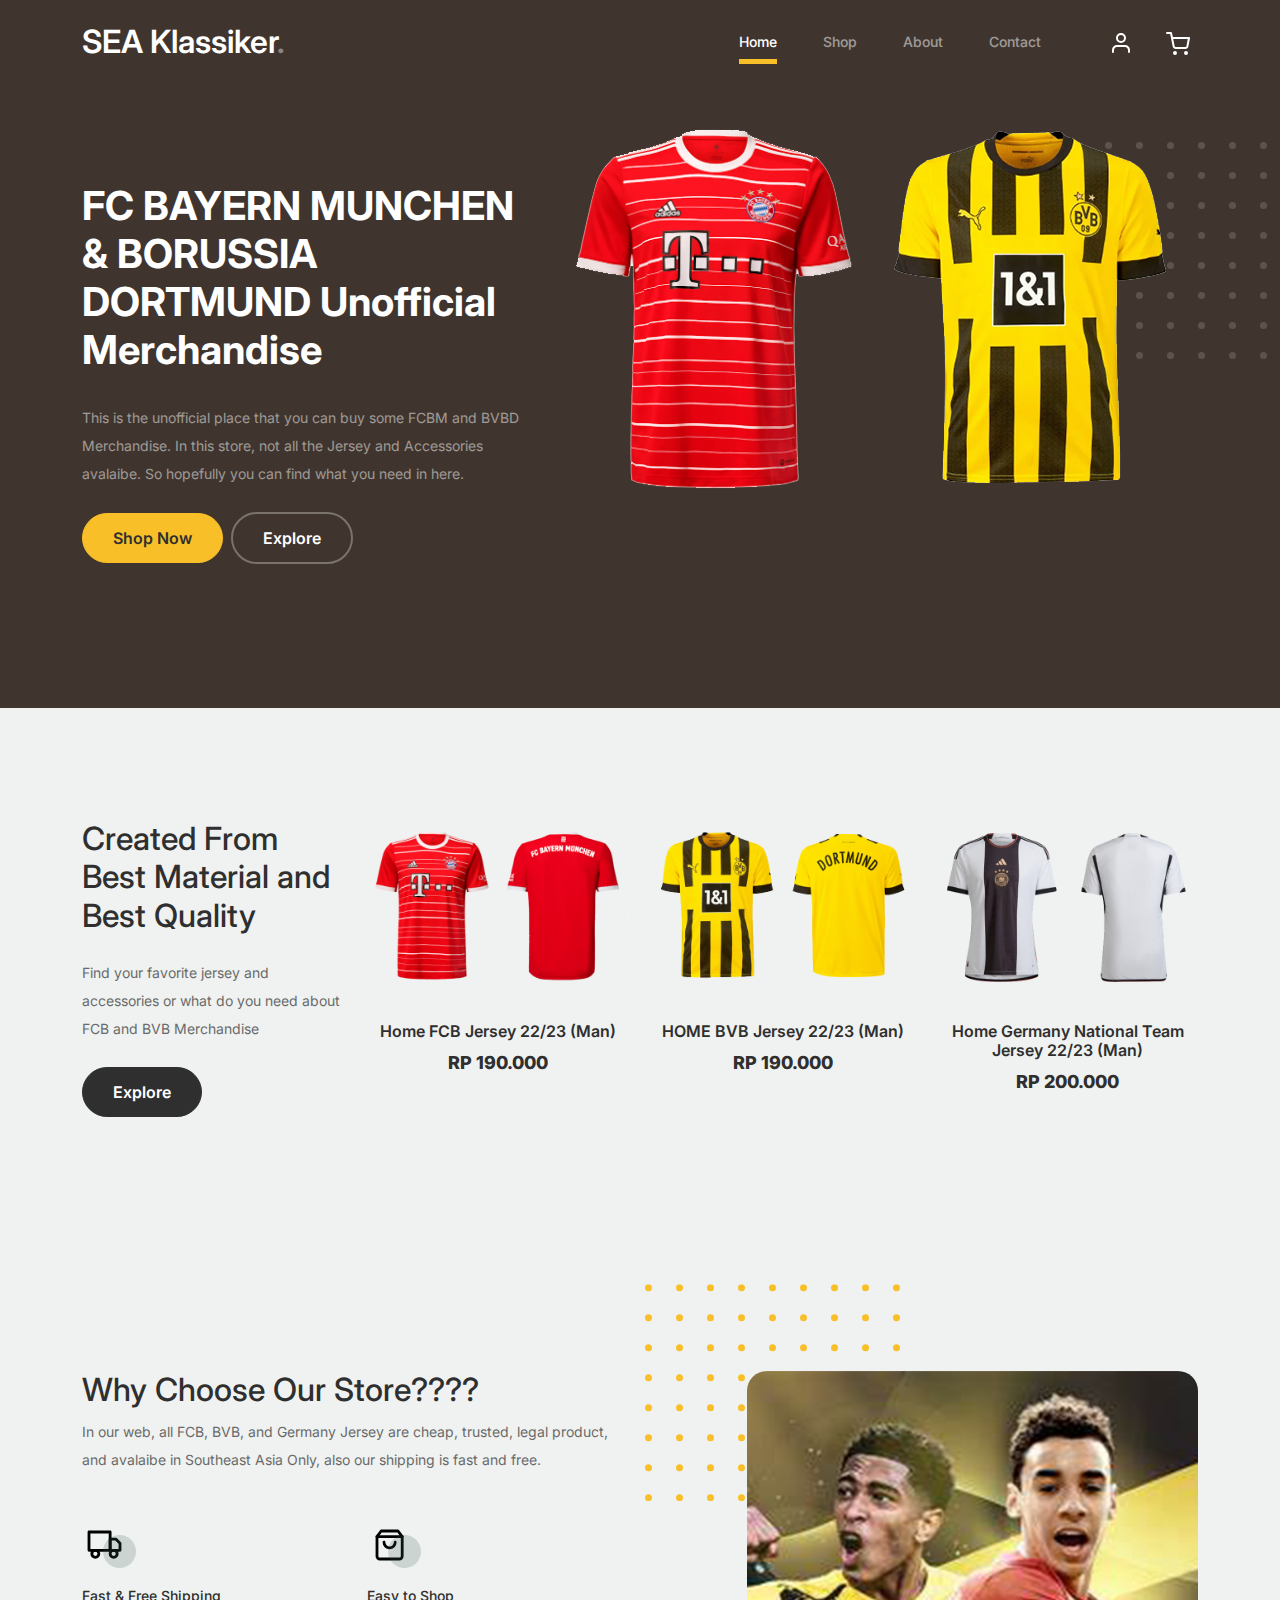
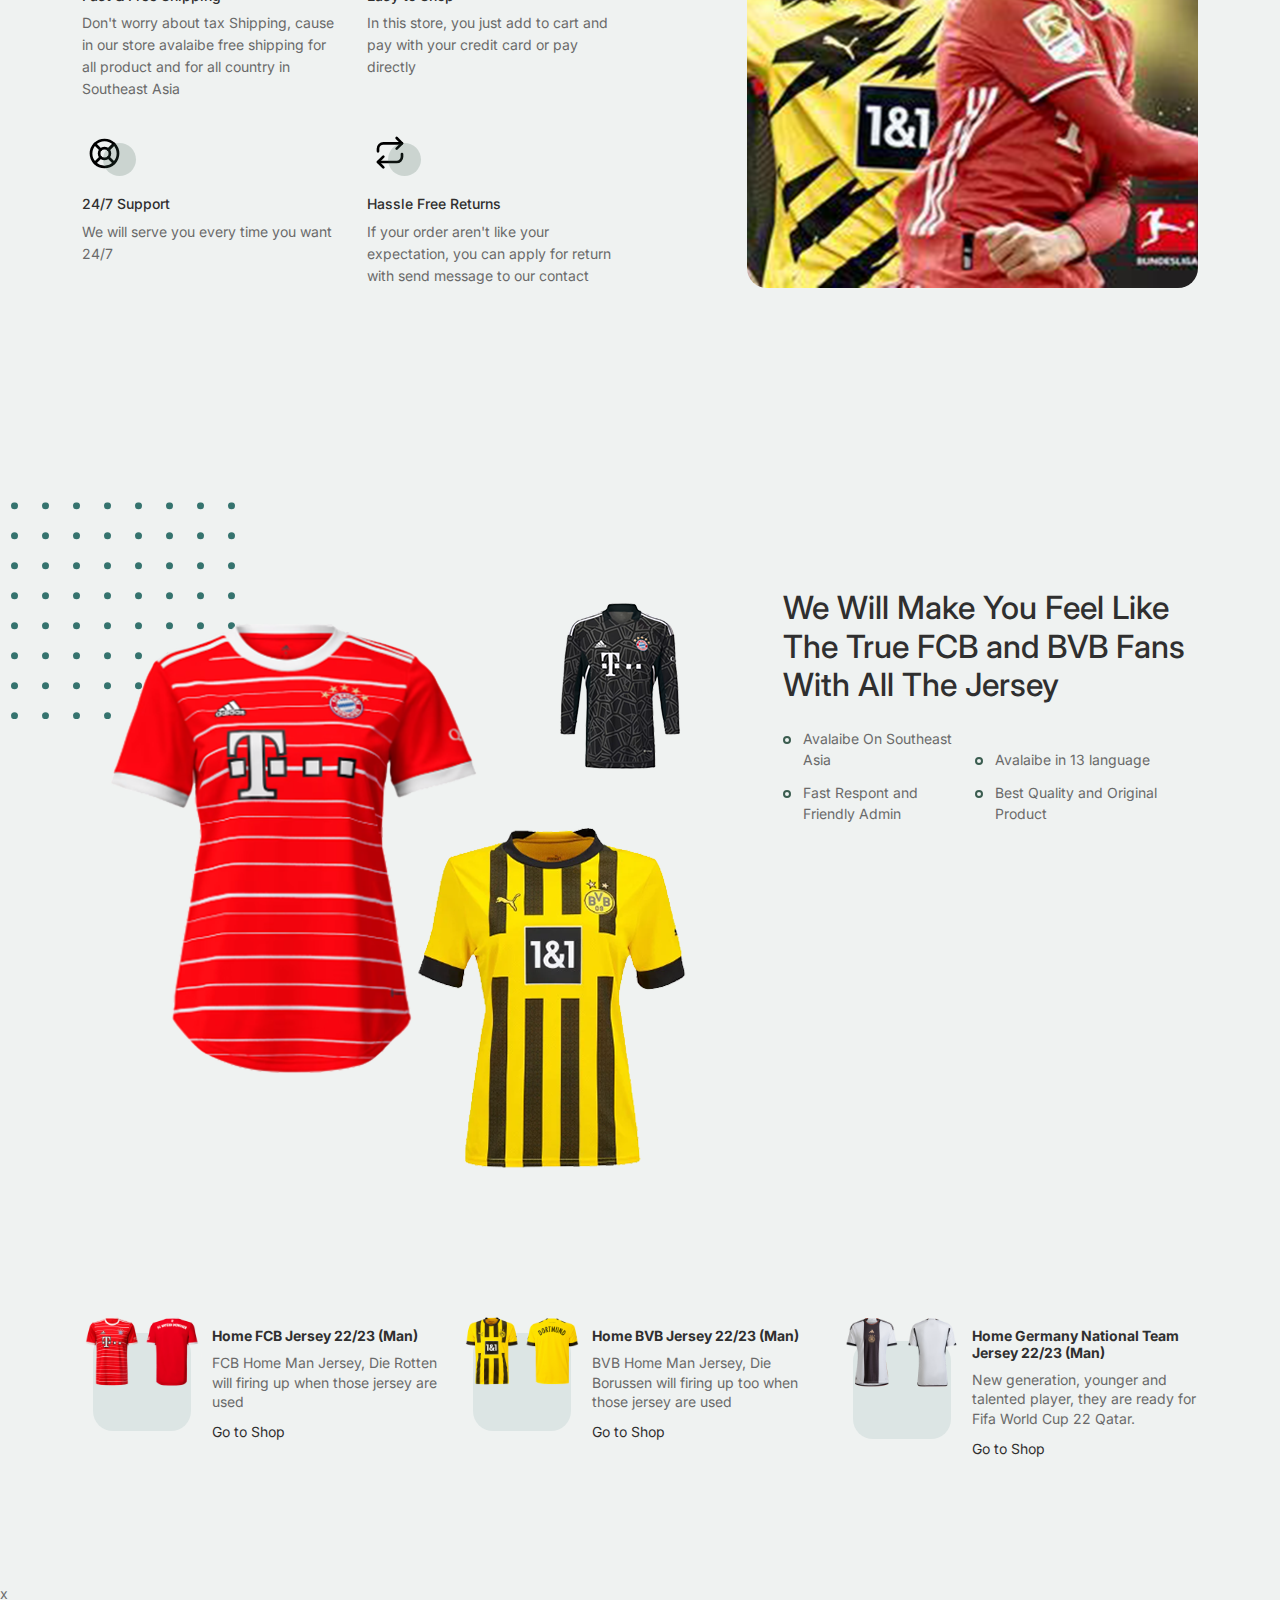
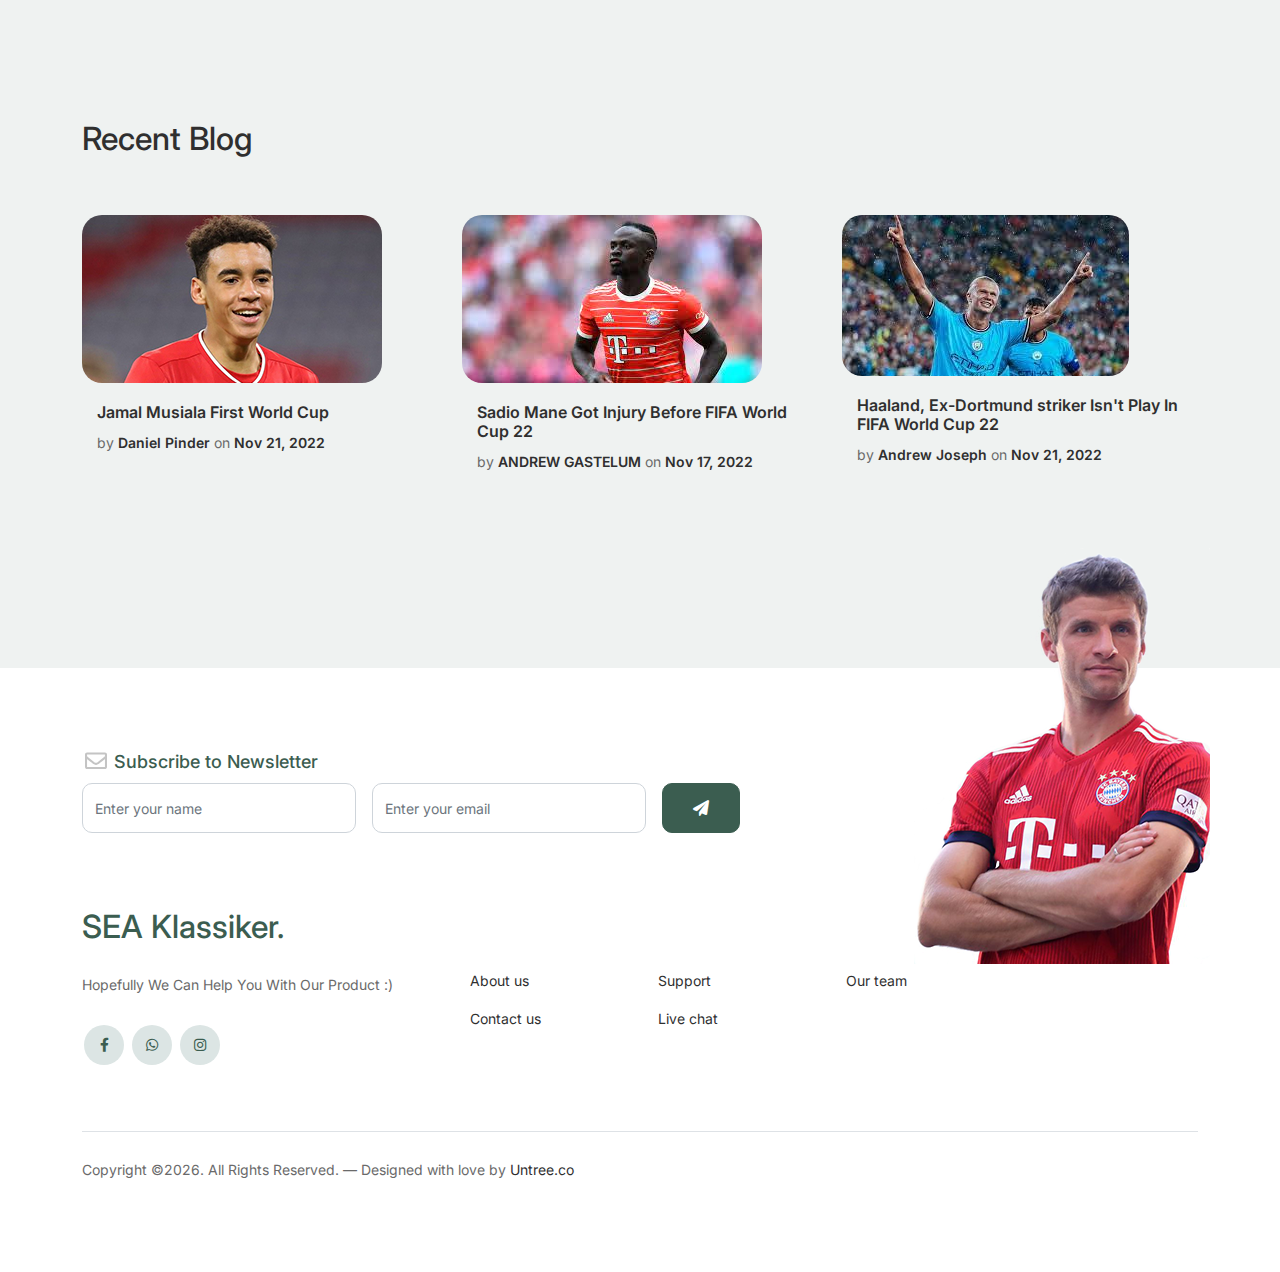
==== index.html @ 84759725 "first commit" ====
<!-- /*
* Bootstrap 5
* Template Name: Furni
* Template Author: Untree.co
* Template URI: https://untree.co/
* License: https://creativecommons.org/licenses/by/3.0/
*/ -->
<!doctype html>
<html lang="en">
<head>
  <meta charset="utf-8">
  <meta name="viewport" content="width=device-width, initial-scale=1, shrink-to-fit=no">
  <meta name="author" content="Untree.co">
  <link rel="shortcut icon" href="images/seaklassiker.png">

  <meta name="description" content="" />
  <meta name="keywords" content="bootstrap, bootstrap4" />

		<!-- Bootstrap CSS -->
		<link href="css/bootstrap.min.css" rel="stylesheet">
		<link href="https://cdnjs.cloudflare.com/ajax/libs/font-awesome/6.0.0-beta3/css/all.min.css" rel="stylesheet">
		<link href="css/tiny-slider.css" rel="stylesheet">
		<link href="css/style.css" rel="stylesheet">
		<title>Furni Free Bootstrap 5 Template for Furniture and Interior Design Websites by Untree.co </title>
	</head>

	<body>

		<!-- Start Header/Navigation -->
		<nav class="custom-navbar navbar navbar navbar-expand-md navbar-dark bg-dark" arial-label="Furni navigation bar">

			<div class="container">
				<a class="navbar-brand" href="index.html">SEA Klassiker<span>.</span></a>

				<button class="navbar-toggler" type="button" data-bs-toggle="collapse" data-bs-target="#navbarsFurni" aria-controls="navbarsFurni" aria-expanded="false" aria-label="Toggle navigation">
					<span class="navbar-toggler-icon"></span>
				</button>

				<div class="collapse navbar-collapse" id="navbarsFurni">
					<ul class="custom-navbar-nav navbar-nav ms-auto mb-2 mb-md-0">
						<li class="nav-item active">
							<a class="nav-link" href="index.html">Home</a>
						</li>
						<li><a class="nav-link" href="shop.html">Shop</a></li>
						<li><a class="nav-link" href="about.html">About</a></li>
						<!-- <li><a class="nav-link" href="services.html">Services</a></li>
						<li><a class="nav-link" href="blog.html">Blog</a></li> -->
						<li><a class="nav-link" href="contact.html">Contact</a></li>
					</ul>

					<ul class="custom-navbar-cta navbar-nav mb-2 mb-md-0 ms-5">
						<li><a class="nav-link" href="contact.html"><img src="images/user.svg"></a></li>
						<li><a class="nav-link" href="cart.html"><img src="images/cart.svg"></a></li>
					</ul>
				</div>
			</div>
				
		</nav>
		<!-- End Header/Navigation -->

		<!-- Start Hero Section -->
			<div class="hero">
				<div class="container">
					<div class="row justify-content-between">
						<div class="col-lg-5">
							<div class="intro-excerpt">
								<h1>FC BAYERN MUNCHEN & BORUSSIA DORTMUND <span clsas="d-block">Unofficial Merchandise</span></h1>
								<p class="mb-4">This is the unofficial place that you can buy some FCBM and BVBD Merchandise. In this store, not all the Jersey and Accessories avalaibe. So hopefully you can find what you need in here.</p>
								<p><a href="shop.html" class="btn btn-secondary me-2">Shop Now</a><a href="about.htmlx" class="btn btn-white-outline">Explore</a></p>
							</div>
						</div>
						<div class="col-lg-7">
							<div class="hero-img-wrap">
								<img src="images/Best Product.png" class="img-fluid">
							</div>
						</div>
					</div>
				</div>
			</div>
		<!-- End Hero Section -->

		<!-- Start Product Section -->
		<div class="product-section">
			<div class="container">
				<div class="row">

					<!-- Start Column 1 -->
					<div class="col-md-12 col-lg-3 mb-5 mb-lg-0">
						<h2 class="mb-4 section-title">Created From Best Material and Best Quality</h2>
						<p class="mb-4">Find your favorite jersey and accessories or what do you need about FCB and BVB Merchandise </p>
						<p><a href="shop.html" class="btn">Explore</a></p>
					</div> 
					<!-- End Column 1 -->

					<!-- Start Column 2 -->
					<div class="col-12 col-md-4 col-lg-3 mb-5 mb-md-0">
						<a class="product-item" href="cart.html">
							<img src="images/home-man.png" class="img-fluid product-thumbnail">
							<h3 class="product-title">Home FCB Jersey 22/23 (Man)</h3>
							<strong class="product-price">RP 190.000</strong>

							<span class="icon-cross">
								<img src="images/cross.svg" class="img-fluid">
							</span>
						</a>
					</div> 
					<!-- End Column 2 -->

					<!-- Start Column 3 -->
					<div class="col-12 col-md-4 col-lg-3 mb-5 mb-md-0">
						<a class="product-item" href="cart.html">
							<img src="images/home-man1.png" class="img-fluid product-thumbnail">
							<h3 class="product-title">HOME BVB Jersey 22/23 (Man) </h3>
							<strong class="product-price">RP 190.000</strong>

							<span class="icon-cross">
								<img src="images/cross.svg" class="img-fluid">
							</span>
						</a>
					</div>
					<!-- End Column 3 -->

					<!-- Start Column 4 -->
					<div class="col-12 col-md-4 col-lg-3 mb-5 mb-md-0">
						<a class="product-item" href="cart.html">
							<img src="images/timnas.png" class="img-fluid product-thumbnail">
							<h3 class="product-title">Home Germany National Team Jersey 22/23 (Man)</h3>
							<strong class="product-price">RP 200.000</strong>

							<span class="icon-cross">
								<img src="images/cross.svg" class="img-fluid">
							</span>
						</a>
					</div>
					<!-- End Column 4 -->

				</div>
			</div>
		</div>
		<!-- End Product Section -->

		<!-- Start Why Choose Us Section -->
		<div class="why-choose-section">
			<div class="container">
				<div class="row justify-content-between">
					<div class="col-lg-6">
						<h2 class="section-title">Why Choose Our Store????</h2>
						<p>In our web, all FCB, BVB, and Germany Jersey are cheap, trusted, legal product, and avalaibe in Southeast Asia Only, also our shipping is fast and free.</p>

						<div class="row my-5">
							<div class="col-6 col-md-6">
								<div class="feature">
									<div class="icon">
										<img src="images/truck.svg" alt="Image" class="imf-fluid">
									</div>
									<h3>Fast &amp; Free Shipping</h3>
									<p>Don't worry about tax Shipping, cause in our store avalaibe free shipping for all product and for all country in Southeast Asia</p>
								</div>
							</div>

							<div class="col-6 col-md-6">
								<div class="feature">
									<div class="icon">
										<img src="images/bag.svg" alt="Image" class="imf-fluid">
									</div>
									<h3>Easy to Shop</h3>
									<p>In this store, you just add to cart and pay with your credit card or pay directly </p>
								</div>
							</div>

							<div class="col-6 col-md-6">
								<div class="feature">
									<div class="icon">
										<img src="images/support.svg" alt="Image" class="imf-fluid">
									</div>
									<h3>24/7 Support</h3>
									<p>We will serve you every time you want 24/7</p>
								</div>
							</div>

							<div class="col-6 col-md-6">
								<div class="feature">
									<div class="icon">
										<img src="images/return.svg" alt="Image" class="imf-fluid">
									</div>
									<h3>Hassle Free Returns</h3>
									<p>If your order aren't like your expectation, you can apply for return with send message to our contact</p>
								</div>
							</div>

						</div>
					</div>

					<div class="col-lg-5">
						<div class="img-wrap">
							<img src="images/jmjd.png" alt="Image" class="img-fluid">
						</div>
					</div>

				</div>
			</div>
		</div>
		<!-- End Why Choose Us Section -->

		<!-- Start We Help Section -->
		<div class="we-help-section">
			<div class="container">
				<div class="row justify-content-between">
					<div class="col-lg-7 mb-5 mb-lg-0">
						<div class="imgs-grid">
							<div class="grid grid-1"><img src="images/home-woman2.png" alt="Untree.co"></div>
							<div class="grid grid-2"><img src="images/gk3.png" alt="Untree.co"></div>
							<div class="grid grid-3"><img src="images/home-woman3.png" alt="Untree.co"></div>
						</div>
					</div>
					<div class="col-lg-5 ps-lg-5">
						<h2 class="section-title mb-4">We Will Make You Feel Like The True FCB and BVB Fans With All The Jersey </h2>
						<p></p>

						<ul class="list-unstyled custom-list my-4">
							<li>Avalaibe On Southeast Asia</li>
							<li>Avalaibe in 13 language</li>
							<li>Fast Respont and Friendly Admin</li>
							<li>Best Quality and Original Product</li>
						</ul>
						<!-- <p><a herf="" class="btn">Explore</a></p> -->
					</div>
				</div>
			</div>
		</div>
		<!-- End We Help Section -->

		<!-- Start Popular Product -->
		<div class="popular-product">
			<div class="container">
				<div class="row">

					<div class="col-12 col-md-6 col-lg-4 mb-4 mb-lg-0">
						<div class="product-item-sm d-flex">
							<div class="thumbnail">
								<img src="images/home-man.png" alt="Image" class="img-fluid">
							</div>
							<div class="pt-3">
								<h3>Home FCB Jersey 22/23 (Man)</h3>
								<p> FCB Home Man Jersey, Die Rotten will firing up when those jersey are used
									<br> </p>
								<p><a href="shop.html">Go to Shop</a></p>
							</div>
						</div>
					</div>

					<div class="col-12 col-md-6 col-lg-4 mb-4 mb-lg-0">
						<div class="product-item-sm d-flex">
							<div class="thumbnail">
								<img src="images/home-man1.png" alt="Image" class="img-fluid">
							</div>
							<div class="pt-3">
								<h3>Home BVB Jersey 22/23 (Man)</h3>
								<p> BVB Home Man Jersey, Die Borussen will firing up too when those jersey are used
									<br>  </p>
								<p><a href="shop.html">Go to Shop</a></p>
							</div>
						</div>
					</div>

					<div class="col-12 col-md-6 col-lg-4 mb-4 mb-lg-0">
						<div class="product-item-sm d-flex">
							<div class="thumbnail">
								<img src="images/timnas.png" alt="Image" class="img-fluid">
							</div>
							<div class="pt-3">
								<h3>Home Germany National Team Jersey 22/23 (Man)</h3>
								<p>New generation, younger and talented player, they are ready for Fifa World Cup 22 Qatar. </p>
								<p><a href="shop.html">Go to Shop</a></p>
							</div>
						</div>
					</div>

				</div>
			</div>
		</div>
		<!-- End Popular Product -->

		x

		<!-- Start Blog Section -->
		<div class="blog-section">
			<div class="container">
				<div class="row mb-5">
					<div class="col-md-6">
						<h2 class="section-title">Recent Blog</h2>
					</div>
					<div class="col-md-6 text-start text-md-end">
						<!-- <a href="#" class="more">View All Posts</a> -->
					</div>
				</div>

				<div class="row">

					<div class="col-12 col-sm-6 col-md-4 mb-4 mb-md-0">
						<div class="post-entry">
							<a href="https://www.getfootballnewsgermany.com/2022/jamal-musiala-discusses-his-first-world-cup-how-far-germany-can-go-and-being-likened-to-lionel-messi/" class="post-thumbnail"><img src="images/JAMAL.png" alt="Image" class="img-fluid"></a>
							<div class="post-content-entry">
								<h3><a href="">Jamal Musiala First World Cup</a></h3>
								<div class="meta">
									<span>by <a href="">Daniel Pinder</a></span> <span>on <a href="#">Nov 21, 2022</a></span>
								</div>
							</div>
						</div>
					</div>

					<div class="col-12 col-sm-6 col-md-4 mb-4 mb-md-0">
						<div class="post-entry">
							<a href="https://www.si.com/soccer/2022/11/17/sadio-mane-injury-ruled-out-world-cup-senegal-qatar" class="post-thumbnail"><img src="images/download (6).jfif" alt="Image" class="img-fluid"></a>
							<div class="post-content-entry">
								<h3><a href="">Sadio Mane Got Injury Before FIFA World Cup 22</a></h3>
								<div class="meta">
									<span>by <a href="">ANDREW GASTELUM</a></span> <span>on <a href="#">Nov 17, 2022</a></span>
								</div>
							</div>
						</div>
					</div>

					<div class="col-12 col-sm-6 col-md-4 mb-4 mb-md-0">
						<div class="post-entry">
							<a href="https://www.usatoday.com/story/sports/soccer/worldcup/2022/11/21/why-erling-haaland-isnt-competing-world-cup/10753567002/" class="post-thumbnail"><img src="images/Haaland.jfif" alt="Image" class="img-fluid"></a>
							<div class="post-content-entry">
								<h3><a href="">Haaland, Ex-Dortmund striker Isn't Play In FIFA World Cup 22</a></h3>
								<div class="meta">
									<span>by <a href="#">Andrew Joseph</a></span> <span>on <a href="#">Nov 21, 2022</a></span>
								</div>
							</div>
						</div>
					</div>

				</div>
			</div>
		</div>
		<!-- End Blog Section -->	

		<!-- Start Footer Section -->
		<footer class="footer-section">
			<div class="container relative">

				<div class="sofa-img">
					<img src="images/muller.png" alt="Image" class="img-fluid">
				</div>

				<div class="row">
					<div class="col-lg-8">
						<div class="subscription-form">
							<h3 class="d-flex align-items-center"><span class="me-1"><img src="images/envelope-outline.svg" alt="Image" class="img-fluid"></span><span>Subscribe to Newsletter</span></h3>

							<form action="#" class="row g-3">
								<div class="col-auto">
									<input type="text" class="form-control" placeholder="Enter your name">
								</div>
								<div class="col-auto">
									<input type="email" class="form-control" placeholder="Enter your email">
								</div>
								<div class="col-auto">
									<button class="btn btn-primary">
										<span class="fa fa-paper-plane"></span>
									</button>
								</div>
							</form>

						</div>
					</div>
				</div>

				<div class="row g-5 mb-5">
					<div class="col-lg-4">
						<div class="mb-4 footer-logo-wrap"><a href="#" class="footer-logo">SEA Klassiker<span>.</span></a></div>
						<p class="mb-4">Hopefully We Can Help You With Our Product :)</p>

						<ul class="list-unstyled custom-social">
							<li><a href="https://www.facebook.com/faiz.azzhorif.21?mibextid=ZbWKwL" target="_blank"><span class="fa fa-brands fa-facebook-f"></span></a></li>
							<li><a href="https://wa.me/081365966077?text=Hei%20Bro"><span class="fa fa-brands fa-whatsapp"></span></a></li>
							<li><a href="https://instagram.com/hidupgkperlumotivasi?igshid=YmMyMTA2M2Y="><span class="fa fa-brands fa-instagram"></span></a></li>
							<!-- <li><a href="#"><span class="fa fa-brands fa-tiktok"></span></a></li> -->
							<!-- <li><a href="#"><span class="fa fa-brands fa-twitter"></span></a></li> -->
						</ul>
					</div>

					<div class="col-lg-8">
						<div class="row links-wrap">
							<div class="col-6 col-sm-6 col-md-3">
								<ul class="list-unstyled">
									<li><a href="about.html">About us</a></li>
									<!-- <li><a href="#">Services</a></li> -->
									<!-- <li><a href="#">Blog</a></li> -->
									<li><a href="contact.html">Contact us</a></li>
								</ul>
							</div>

							<div class="col-6 col-sm-6 col-md-3">
								<ul class="list-unstyled">
									<li><a href="about.html">Support</a></li>
									<!-- <li><a href="about.html">About More</a></li> -->
									<li><a href="https://wa.me/081365966077?text=Hei%20Bro">Live chat</a></li>
								</ul>
							</div>

							<div class="col-6 col-sm-6 col-md-3">
								<ul class="list-unstyled">
									<!-- <li><a href="#">Jobs</a></li> -->
									<li><a href="about.html">Our team</a></li>
									<!-- <li><a href="#">Leadership</a></li> -->
									<!-- <li><a href="#">Privacy Policy</a></li> -->
								</ul>
							</div>

							<div class="col-6 col-sm-6 col-md-3">
								<ul class="list-unstyled">
									<!-- <li><a href="#">Nordic Chair</a></li> -->
									<!-- <li><a href="#">Kruzo Aero</a></li> -->
									<!-- <li><a href="#">Ergonomic Chair</a></li> -->
								</ul>
							</div>
						</div>
					</div>

				</div>

				<div class="border-top copyright">
					<div class="row pt-4">
						<div class="col-lg-6">
							<p class="mb-2 text-center text-lg-start">Copyright &copy;<script>document.write(new Date().getFullYear());</script>. All Rights Reserved. &mdash; Designed with love by <a href="https://untree.co">Untree.co</a> <!-- License information: https://untree.co/license/ -->
            </p>
						</div>

						<div class="col-lg-6 text-center text-lg-end">
							<ul class="list-unstyled d-inline-flex ms-auto">
								<!-- <li class="me-4"><a href="#">Terms &amp; Conditions</a></li> -->
								<!-- <li><a href="#">Privacy Policy</a></li> -->
							</ul>
						</div>

					</div>
				</div>

			</div>
		</footer>
		<!-- End Footer Section -->	


		<script src="js/bootstrap.bundle.min.js"></script>
		<script src="js/tiny-slider.js"></script>
		<script src="js/custom.js"></script>
	</body>

</html>
---- css/tiny-slider.css ----
.tns-outer{padding:0 !important}.tns-outer [hidden]{display:none !important}.tns-outer [aria-controls],.tns-outer [data-action]{cursor:pointer}.tns-slider{-webkit-transition:all 0s;-moz-transition:all 0s;transition:all 0s}.tns-slider>.tns-item{-webkit-box-sizing:border-box;-moz-box-sizing:border-box;box-sizing:border-box}.tns-horizontal.tns-subpixel{white-space:nowrap}.tns-horizontal.tns-subpixel>.tns-item{display:inline-block;vertical-align:top;white-space:normal}.tns-horizontal.tns-no-subpixel:after{content:'';display:table;clear:both}.tns-horizontal.tns-no-subpixel>.tns-item{float:left}.tns-horizontal.tns-carousel.tns-no-subpixel>.tns-item{margin-right:-100%}.tns-no-calc{position:relative;left:0}.tns-gallery{position:relative;left:0;min-height:1px}.tns-gallery>.tns-item{position:absolute;left:-100%;-webkit-transition:transform 0s, opacity 0s;-moz-transition:transform 0s, opacity 0s;transition:transform 0s, opacity 0s}.tns-gallery>.tns-slide-active{position:relative;left:auto !important}.tns-gallery>.tns-moving{-webkit-transition:all 0.25s;-moz-transition:all 0.25s;transition:all 0.25s}.tns-autowidth{display:inline-block}.tns-lazy-img{-webkit-transition:opacity 0.6s;-moz-transition:opacity 0.6s;transition:opacity 0.6s;opacity:0.6}.tns-lazy-img.tns-complete{opacity:1}.tns-ah{-webkit-transition:height 0s;-moz-transition:height 0s;transition:height 0s}.tns-ovh{overflow:hidden}.tns-visually-hidden{position:absolute;left:-10000em}.tns-transparent{opacity:0;visibility:hidden}.tns-fadeIn{opacity:1;filter:alpha(opacity=100);z-index:0}.tns-normal,.tns-fadeOut{opacity:0;filter:alpha(opacity=0);z-index:-1}.tns-vpfix{white-space:nowrap}.tns-vpfix>div,.tns-vpfix>li{display:inline-block}.tns-t-subp2{margin:0 auto;width:310px;position:relative;height:10px;overflow:hidden}.tns-t-ct{width:2333.3333333%;width:-webkit-calc(100% * 70 / 3);width:-moz-calc(100% * 70 / 3);width:calc(100% * 70 / 3);position:absolute;right:0}.tns-t-ct:after{content:'';display:table;clear:both}.tns-t-ct>div{width:1.4285714%;width:-webkit-calc(100% / 70);width:-moz-calc(100% / 70);width:calc(100% / 70);height:10px;float:left}

/*# sourceMappingURL=sourcemaps/tiny-slider.css.map */
---- css/style.css ----
/*
* Template Name: UntreeStore
* Template Author: Untree.co
* Author URI: https://untree.co/
* License: https://creativecommons.org/licenses/by/3.0/
*/
@import url("https://fonts.googleapis.com/css2?family=Inter:wght@400;500;600;700;800&display=swap");
body {
  overflow-x: hidden;
  position: relative; }

body {
  font-family: "Inter", sans-serif;
  font-weight: 400;
  line-height: 28px;
  color: #6a6a6a;
  font-size: 14px;
  background-color: #eff2f1; }

a {
  text-decoration: none;
  -webkit-transition: .3s all ease;
  -o-transition: .3s all ease;
  transition: .3s all ease;
  color: #2f2f2f;
  text-decoration: underline; }
  a:hover {
    color: #2f2f2f;
    text-decoration: none; }
  a.more {
    font-weight: 600; }

.custom-navbar {
  background: #3f352e !important;
  padding-top: 20px;
  padding-bottom: 20px; }
  .custom-navbar .navbar-brand {
    font-size: 32px;
    font-weight: 600; }
    .custom-navbar .navbar-brand > span {
      opacity: .4; }
  .custom-navbar .navbar-toggler {
    border-color: transparent; }
    .custom-navbar .navbar-toggler:active, .custom-navbar .navbar-toggler:focus {
      -webkit-box-shadow: none;
      box-shadow: none;
      outline: none; }
  @media (min-width: 992px) {
    .custom-navbar .custom-navbar-nav li {
      margin-left: 15px;
      margin-right: 15px; } }
  .custom-navbar .custom-navbar-nav li a {
    font-weight: 500;
    color: #ffffff !important;
    opacity: .5;
    -webkit-transition: .3s all ease;
    -o-transition: .3s all ease;
    transition: .3s all ease;
    position: relative; }
    @media (min-width: 768px) {
      .custom-navbar .custom-navbar-nav li a:before {
        content: "";
        position: absolute;
        bottom: 0;
        left: 8px;
        right: 8px;
        background: #f9bf29;
        height: 5px;
        opacity: 1;
        visibility: visible;
        width: 0;
        -webkit-transition: .15s all ease-out;
        -o-transition: .15s all ease-out;
        transition: .15s all ease-out; } }
    .custom-navbar .custom-navbar-nav li a:hover {
      opacity: 1; }
      .custom-navbar .custom-navbar-nav li a:hover:before {
        width: calc(100% - 16px); }
  .custom-navbar .custom-navbar-nav li.active a {
    opacity: 1; }
    .custom-navbar .custom-navbar-nav li.active a:before {
      width: calc(100% - 16px); }
  .custom-navbar .custom-navbar-cta {
    margin-left: 0 !important;
    -webkit-box-orient: horizontal;
    -webkit-box-direction: normal;
    -ms-flex-direction: row;
    flex-direction: row; }
    @media (min-width: 768px) {
      .custom-navbar .custom-navbar-cta {
        margin-left: 40px !important; } }
    .custom-navbar .custom-navbar-cta li {
      margin-left: 0px;
      margin-right: 0px; }
      .custom-navbar .custom-navbar-cta li:first-child {
        margin-right: 20px; }

.hero {
  background: #3f352e;
  padding: calc(4rem - 30px) 0 0rem 0; }
  @media (min-width: 768px) {
    .hero {
      padding: calc(4rem - 30px) 0 4rem 0; } }
  @media (min-width: 992px) {
    .hero {
      padding: calc(8rem - 30px) 0 8rem 0; } }
  .hero .intro-excerpt {
    position: relative;
    z-index: 4; }
    @media (min-width: 992px) {
      .hero .intro-excerpt {
        max-width: 450px; } }
  .hero h1 {
    font-weight: 700;
    color: #ffffff;
    margin-bottom: 30px; }
    @media (min-width: 1400px) {
      .hero h1 {
        font-size: 54px; } }
  .hero p {
    color: rgba(255, 255, 255, 0.5);
    margin-botom: 30px; }
  .hero .hero-img-wrap {
    position: relative; }
    .hero .hero-img-wrap img {
      position: relative;
      top: 0px;
      right: 0px;
      z-index: 2;
      max-width: 780px;
      left: -20px; }
      @media (min-width: 768px) {
        .hero .hero-img-wrap img {
          right: 0px;
          left: -100px; } }
      @media (min-width: 992px) {
        .hero .hero-img-wrap img {
          left: 0px;
          top: -80px;
          position: absolute;
          right: -50px; } }
      @media (min-width: 1200px) {
        .hero .hero-img-wrap img {
          left: 0px;
          top: -80px;
          right: -100px; } }
    .hero .hero-img-wrap:after {
      content: "";
      position: absolute;
      width: 255px;
      height: 217px;
      background-image: url("../images/dots-light.svg");
      background-size: contain;
      background-repeat: no-repeat;
      right: -100px;
      top: -0px; }
      @media (min-width: 1200px) {
        .hero .hero-img-wrap:after {
          top: -40px; } }

.btn {
  font-weight: 600;
  padding: 12px 30px;
  border-radius: 30px;
  color: #ffffff;
  background: #2f2f2f;
  border-color: #2f2f2f; }
  .btn:hover {
    color: #ffffff;
    background: #222222;
    border-color: #222222; }
  .btn:active, .btn:focus {
    outline: none !important;
    -webkit-box-shadow: none;
    box-shadow: none; }
  .btn.btn-primary {
    background: #3b5d50;
    border-color: #3b5d50; }
    .btn.btn-primary:hover {
      background: #314d43;
      border-color: #314d43; }
  .btn.btn-secondary {
    color: #2f2f2f;
    background: #f9bf29;
    border-color: #f9bf29; }
    .btn.btn-secondary:hover {
      background: #f8b810;
      border-color: #f8b810; }
  .btn.btn-white-outline {
    background: transparent;
    border-width: 2px;
    border-color: rgba(255, 255, 255, 0.3); }
    .btn.btn-white-outline:hover {
      border-color: white;
      color: #ffffff; }

.section-title {
  color: #2f2f2f; }

.product-section {
  padding: 7rem 0; }
  .product-section .product-item {
    text-align: center;
    text-decoration: none;
    display: block;
    position: relative;
    padding-bottom: 50px;
    cursor: pointer; }
    .product-section .product-item .product-thumbnail {
      min-width: 200px;
      
      margin-bottom: 30px;
      position: relative;
      top: 0;
      -webkit-transition: .3s all ease;
      -o-transition: .3s all ease;
      transition: .3s all ease; }
    .product-section .product-item h3 {
      font-weight: 600;
      font-size: 16px; }
    .product-section .product-item strong {
      font-weight: 800 !important;
      font-size: 18px !important; }
    .product-section .product-item h3, .product-section .product-item strong {
      color: #2f2f2f;
      text-decoration: none; }
    .product-section .product-item .icon-cross {
      position: absolute;
      width: 35px;
      height: 35px;
      display: inline-block;
      background: #2f2f2f;
      bottom: 15px;
      left: 50%;
      -webkit-transform: translateX(-50%);
      -ms-transform: translateX(-50%);
      transform: translateX(-50%);
      margin-bottom: -17.5px;
      border-radius: 50%;
      opacity: 0;
      visibility: hidden;
      -webkit-transition: .3s all ease;
      -o-transition: .3s all ease;
      transition: .3s all ease; }
      .product-section .product-item .icon-cross img {
        position: absolute;
        left: 50%;
        top: 50%;
        -webkit-transform: translate(-50%, -50%);
        -ms-transform: translate(-50%, -50%);
        transform: translate(-50%, -50%); }
    .product-section .product-item:before {
      bottom: 0;
      left: 0;
      right: 0;
      position: absolute;
      content: "";
      background: #dce5e4;
      height: 0%;
      z-index: -1;
      border-radius: 10px;
      -webkit-transition: .3s all ease;
      -o-transition: .3s all ease;
      transition: .3s all ease; }
    .product-section .product-item:hover .product-thumbnail {
      top: -25px; }
    .product-section .product-item:hover .icon-cross {
      bottom: 0;
      opacity: 1;
      visibility: visible; }
    .product-section .product-item:hover:before {
      height: 70%; }

.why-choose-section {
  padding: 7rem 0; }
  .why-choose-section .img-wrap {
    position: relative; }
    .why-choose-section .img-wrap:before {
      position: absolute;
      content: "";
      width: 255px;
      height: 217px;
      background-image: url("../images/dots-yellow.svg");
      background-repeat: no-repeat;
      background-size: contain;
      -webkit-transform: translate(-40%, -40%);
      -ms-transform: translate(-40%, -40%);
      transform: translate(-40%, -40%);
      z-index: -1; }
    .why-choose-section .img-wrap img {
      border-radius: 20px; }

.feature {
  margin-bottom: 30px; }
  .feature .icon {
    display: inline-block;
    position: relative;
    margin-bottom: 20px; }
    .feature .icon:before {
      content: "";
      width: 33px;
      height: 33px;
      position: absolute;
      background: rgba(59, 93, 80, 0.2);
      border-radius: 50%;
      right: -8px;
      bottom: 0; }
  .feature h3 {
    font-size: 14px;
    color: #2f2f2f; }
  .feature p {
    font-size: 14px;
    line-height: 22px;
    color: #6a6a6a; }

.we-help-section {
  padding: 7rem 0; }
  .we-help-section .imgs-grid {
    display: -ms-grid;
    display: grid;
    -ms-grid-columns: (1fr)[27];
    grid-template-columns: repeat(27, 1fr);
    position: relative; }
    .we-help-section .imgs-grid:before {
      position: absolute;
      content: "";
      width: 255px;
      height: 217px;
      background-image: url("../images/dots-green.svg");
      background-size: contain;
      background-repeat: no-repeat;
      -webkit-transform: translate(-40%, -40%);
      -ms-transform: translate(-40%, -40%);
      transform: translate(-40%, -40%);
      z-index: -1; }
    .we-help-section .imgs-grid .grid {
      position: relative; }
      .we-help-section .imgs-grid .grid img {
        border-radius: 20px;
        max-width: 100%; }
      .we-help-section .imgs-grid .grid.grid-1 {
        -ms-grid-column: 1;
        -ms-grid-column-span: 18;
        grid-column: 1 / span 18;
        -ms-grid-row: 1;
        -ms-grid-row-span: 27;
        grid-row: 1 / span 27; }
      .we-help-section .imgs-grid .grid.grid-2 {
        -ms-grid-column: 19;
        -ms-grid-column-span: 27;
        grid-column: 19 / span 27;
        -ms-grid-row: 1;
        -ms-grid-row-span: 5;
        grid-row: 1 / span 5;
        padding-left: 20px; }
      .we-help-section .imgs-grid .grid.grid-3 {
        -ms-grid-column: 14;
        -ms-grid-column-span: 16;
        grid-column: 14 / span 16;
        -ms-grid-row: 6;
        -ms-grid-row-span: 27;
        grid-row: 6 / span 27;
        padding-top: 20px; }

.custom-list {
  width: 100%; }
  .custom-list li {
    display: inline-block;
    width: calc(50% - 20px);
    margin-bottom: 12px;
    line-height: 1.5;
    position: relative;
    padding-left: 20px; }
    .custom-list li:before {
      content: "";
      width: 8px;
      height: 8px;
      border-radius: 50%;
      border: 2px solid #3b5d50;
      position: absolute;
      left: 0;
      top: 8px; }

.popular-product {
  padding: 0 0 7rem 0; }
  .popular-product .product-item-sm h3 {
    font-size: 14px;
    font-weight: 700;
    color: #2f2f2f; }
  .popular-product .product-item-sm a {
    text-decoration: none;
    color: #2f2f2f;
    -webkit-transition: .3s all ease;
    -o-transition: .3s all ease;
    transition: .3s all ease; }
    .popular-product .product-item-sm a:hover {
      color: rgba(47, 47, 47, 0.5); }
  .popular-product .product-item-sm p {
    line-height: 1.4;
    margin-bottom: 10px;
    font-size: 14px; }
  .popular-product .product-item-sm .thumbnail {
    margin-right: 10px;
    -webkit-box-flex: 0;
    -ms-flex: 0 0 120px;
    flex: 0 0 120px;
    position: relative; }
    .popular-product .product-item-sm .thumbnail:before {
      content: "";
      position: absolute;
      border-radius: 20px;
      background: #dce5e4;
      width: 98px;
      height: 98px;
      top: 50%;
      left: 50%;
      -webkit-transform: translate(-50%, -50%);
      -ms-transform: translate(-50%, -50%);
      transform: translate(-50%, -50%);
      z-index: -1; }

.testimonial-section {
  padding: 3rem 0 7rem 0; }

.testimonial-slider-wrap {
  position: relative; }
  .testimonial-slider-wrap .tns-inner {
    padding-top: 30px; }
  .testimonial-slider-wrap .item .testimonial-block blockquote {
    font-size: 16px; }
    @media (min-width: 768px) {
      .testimonial-slider-wrap .item .testimonial-block blockquote {
        line-height: 32px;
        font-size: 18px; } }
  .testimonial-slider-wrap .item .testimonial-block .author-info .author-pic {
    margin-bottom: 20px; }
    .testimonial-slider-wrap .item .testimonial-block .author-info .author-pic img {
      max-width: 80px;
      border-radius: 50%; }
  .testimonial-slider-wrap .item .testimonial-block .author-info h3 {
    font-size: 14px;
    font-weight: 700;
    color: #2f2f2f;
    margin-bottom: 0; }
  .testimonial-slider-wrap #testimonial-nav {
    position: absolute;
    top: 50%;
    z-index: 99;
    width: 100%;
    display: none; }
    @media (min-width: 768px) {
      .testimonial-slider-wrap #testimonial-nav {
        display: block; } }
    .testimonial-slider-wrap #testimonial-nav > span {
      cursor: pointer;
      position: absolute;
      width: 58px;
      height: 58px;
      line-height: 58px;
      border-radius: 50%;
      background: rgba(59, 93, 80, 0.1);
      color: #2f2f2f;
      -webkit-transition: .3s all ease;
      -o-transition: .3s all ease;
      transition: .3s all ease; }
      .testimonial-slider-wrap #testimonial-nav > span:hover {
        background: #3b5d50;
        color: #ffffff; }
    .testimonial-slider-wrap #testimonial-nav .prev {
      left: -10px; }
    .testimonial-slider-wrap #testimonial-nav .next {
      right: 0; }
  .testimonial-slider-wrap .tns-nav {
    position: absolute;
    bottom: -50px;
    left: 50%;
    -webkit-transform: translateX(-50%);
    -ms-transform: translateX(-50%);
    transform: translateX(-50%); }
    .testimonial-slider-wrap .tns-nav button {
      background: none;
      border: none;
      display: inline-block;
      position: relative;
      width: 0 !important;
      height: 7px !important;
      margin: 2px; }
      .testimonial-slider-wrap .tns-nav button:active, .testimonial-slider-wrap .tns-nav button:focus, .testimonial-slider-wrap .tns-nav button:hover {
        outline: none;
        -webkit-box-shadow: none;
        box-shadow: none;
        background: none; }
      .testimonial-slider-wrap .tns-nav button:before {
        display: block;
        width: 7px;
        height: 7px;
        left: 0;
        top: 0;
        position: absolute;
        content: "";
        border-radius: 50%;
        -webkit-transition: .3s all ease;
        -o-transition: .3s all ease;
        transition: .3s all ease;
        background-color: #d6d6d6; }
      .testimonial-slider-wrap .tns-nav button:hover:before, .testimonial-slider-wrap .tns-nav button.tns-nav-active:before {
        background-color: #3b5d50; }

.before-footer-section {
  padding: 7rem 0 12rem 0 !important; }

.blog-section {
  padding: 7rem 0 12rem 0; }
  .blog-section .post-entry a {
    text-decoration: none; }
  .blog-section .post-entry .post-thumbnail {
    display: block;
    margin-bottom: 20px; }
    .blog-section .post-entry .post-thumbnail img {
      border-radius: 20px;
      -webkit-transition: .3s all ease;
      -o-transition: .3s all ease;
      transition: .3s all ease; }
  .blog-section .post-entry .post-content-entry {
    padding-left: 15px;
    padding-right: 15px; }
    .blog-section .post-entry .post-content-entry h3 {
      font-size: 16px;
      margin-bottom: 0;
      font-weight: 600;
      margin-bottom: 7px; }
    .blog-section .post-entry .post-content-entry .meta {
      font-size: 14px; }
      .blog-section .post-entry .post-content-entry .meta a {
        font-weight: 600; }
  .blog-section .post-entry:hover .post-thumbnail img, .blog-section .post-entry:focus .post-thumbnail img {
    opacity: .7; }

.footer-section {
  padding: 80px 0;
  background: #ffffff; }
  .footer-section .relative {
    position: relative; }
  .footer-section a {
    text-decoration: none;
    color: #2f2f2f;
    -webkit-transition: .3s all ease;
    -o-transition: .3s all ease;
    transition: .3s all ease; }
    .footer-section a:hover {
      color: rgba(47, 47, 47, 0.5); }
  .footer-section .subscription-form {
    margin-bottom: 40px;
    position: relative;
    z-index: 2;
    margin-top: 100px; }
    @media (min-width: 992px) {
      .footer-section .subscription-form {
        margin-top: 0px;
        margin-bottom: 80px; } }
    .footer-section .subscription-form h3 {
      font-size: 18px;
      font-weight: 500;
      color: #3b5d50; }
    .footer-section .subscription-form .form-control {
      height: 50px;
      border-radius: 10px;
      font-family: "Inter", sans-serif; }
      .footer-section .subscription-form .form-control:active, .footer-section .subscription-form .form-control:focus {
        outline: none;
        -webkit-box-shadow: none;
        box-shadow: none;
        border-color: #3b5d50;
        -webkit-box-shadow: 0 1px 4px 0 rgba(0, 0, 0, 0.2);
        box-shadow: 0 1px 4px 0 rgba(0, 0, 0, 0.2); }
      .footer-section .subscription-form .form-control::-webkit-input-placeholder {
        font-size: 14px; }
      .footer-section .subscription-form .form-control::-moz-placeholder {
        font-size: 14px; }
      .footer-section .subscription-form .form-control:-ms-input-placeholder {
        font-size: 14px; }
      .footer-section .subscription-form .form-control:-moz-placeholder {
        font-size: 14px; }
    .footer-section .subscription-form .btn {
      border-radius: 10px !important; }
  .footer-section .sofa-img {
    position: absolute;
    top: -200px;
    z-index: 1;
    right: 0; }
    .footer-section .sofa-img img {
      max-width: 380px; }
  .footer-section .links-wrap {
    margin-top: 0px; }
    @media (min-width: 992px) {
      .footer-section .links-wrap {
        margin-top: 54px; } }
    .footer-section .links-wrap ul li {
      margin-bottom: 10px; }
  .footer-section .footer-logo-wrap .footer-logo {
    font-size: 32px;
    font-weight: 500;
    text-decoration: none;
    color: #3b5d50; }
  .footer-section .custom-social li {
    margin: 2px;
    display: inline-block; }
    .footer-section .custom-social li a {
      width: 40px;
      height: 40px;
      text-align: center;
      line-height: 40px;
      display: inline-block;
      background: #dce5e4;
      color: #3b5d50;
      border-radius: 50%; }
      .footer-section .custom-social li a:hover {
        background: #3b5d50;
        color: #ffffff; }
  .footer-section .border-top {
    border-color: #dce5e4; }
    .footer-section .border-top.copyright {
      font-size: 14px !important; }

.untree_co-section {
  padding: 7rem 0; }

.form-control {
  height: 50px;
  border-radius: 10px;
  font-family: "Inter", sans-serif; }
  .form-control:active, .form-control:focus {
    outline: none;
    -webkit-box-shadow: none;
    box-shadow: none;
    border-color: #3b5d50;
    -webkit-box-shadow: 0 1px 4px 0 rgba(0, 0, 0, 0.2);
    box-shadow: 0 1px 4px 0 rgba(0, 0, 0, 0.2); }
  .form-control::-webkit-input-placeholder {
    font-size: 14px; }
  .form-control::-moz-placeholder {
    font-size: 14px; }
  .form-control:-ms-input-placeholder {
    font-size: 14px; }
  .form-control:-moz-placeholder {
    font-size: 14px; }

.service {
  line-height: 1.5; }
  .service .service-icon {
    border-radius: 10px;
    -webkit-box-flex: 0;
    -ms-flex: 0 0 50px;
    flex: 0 0 50px;
    height: 50px;
    line-height: 50px;
    text-align: center;
    background: #3b5d50;
    margin-right: 20px;
    color: #ffffff; }

textarea {
  height: auto !important; }

.site-blocks-table {
  overflow: auto; }
  .site-blocks-table .product-thumbnail {
    width: 200px; }
  .site-blocks-table .btn {
    padding: 2px 10px; }
  .site-blocks-table thead th {
    padding: 30px;
    text-align: center;
    border-width: 0px !important;
    vertical-align: middle;
    color: rgba(0, 0, 0, 0.8);
    font-size: 18px; }
  .site-blocks-table td {
    padding: 20px;
    text-align: center;
    vertical-align: middle;
    color: rgba(0, 0, 0, 0.8); }
  .site-blocks-table tbody tr:first-child td {
    border-top: 1px solid #3b5d50 !important; }
  .site-blocks-table .btn {
    background: none !important;
    color: #000000;
    border: none;
    height: auto !important; }

.site-block-order-table th {
  border-top: none !important;
  border-bottom-width: 1px !important; }

.site-block-order-table td, .site-block-order-table th {
  color: #000000; }

.couponcode-wrap input {
  border-radius: 10px !important; }

.text-primary {
  color: #3b5d50 !important; }

.thankyou-icon {
  position: relative;
  color: #3b5d50; }
  .thankyou-icon:before {
    position: absolute;
    content: "";
    width: 50px;
    height: 50px;
    border-radius: 50%;
    background: rgba(59, 93, 80, 0.2); }
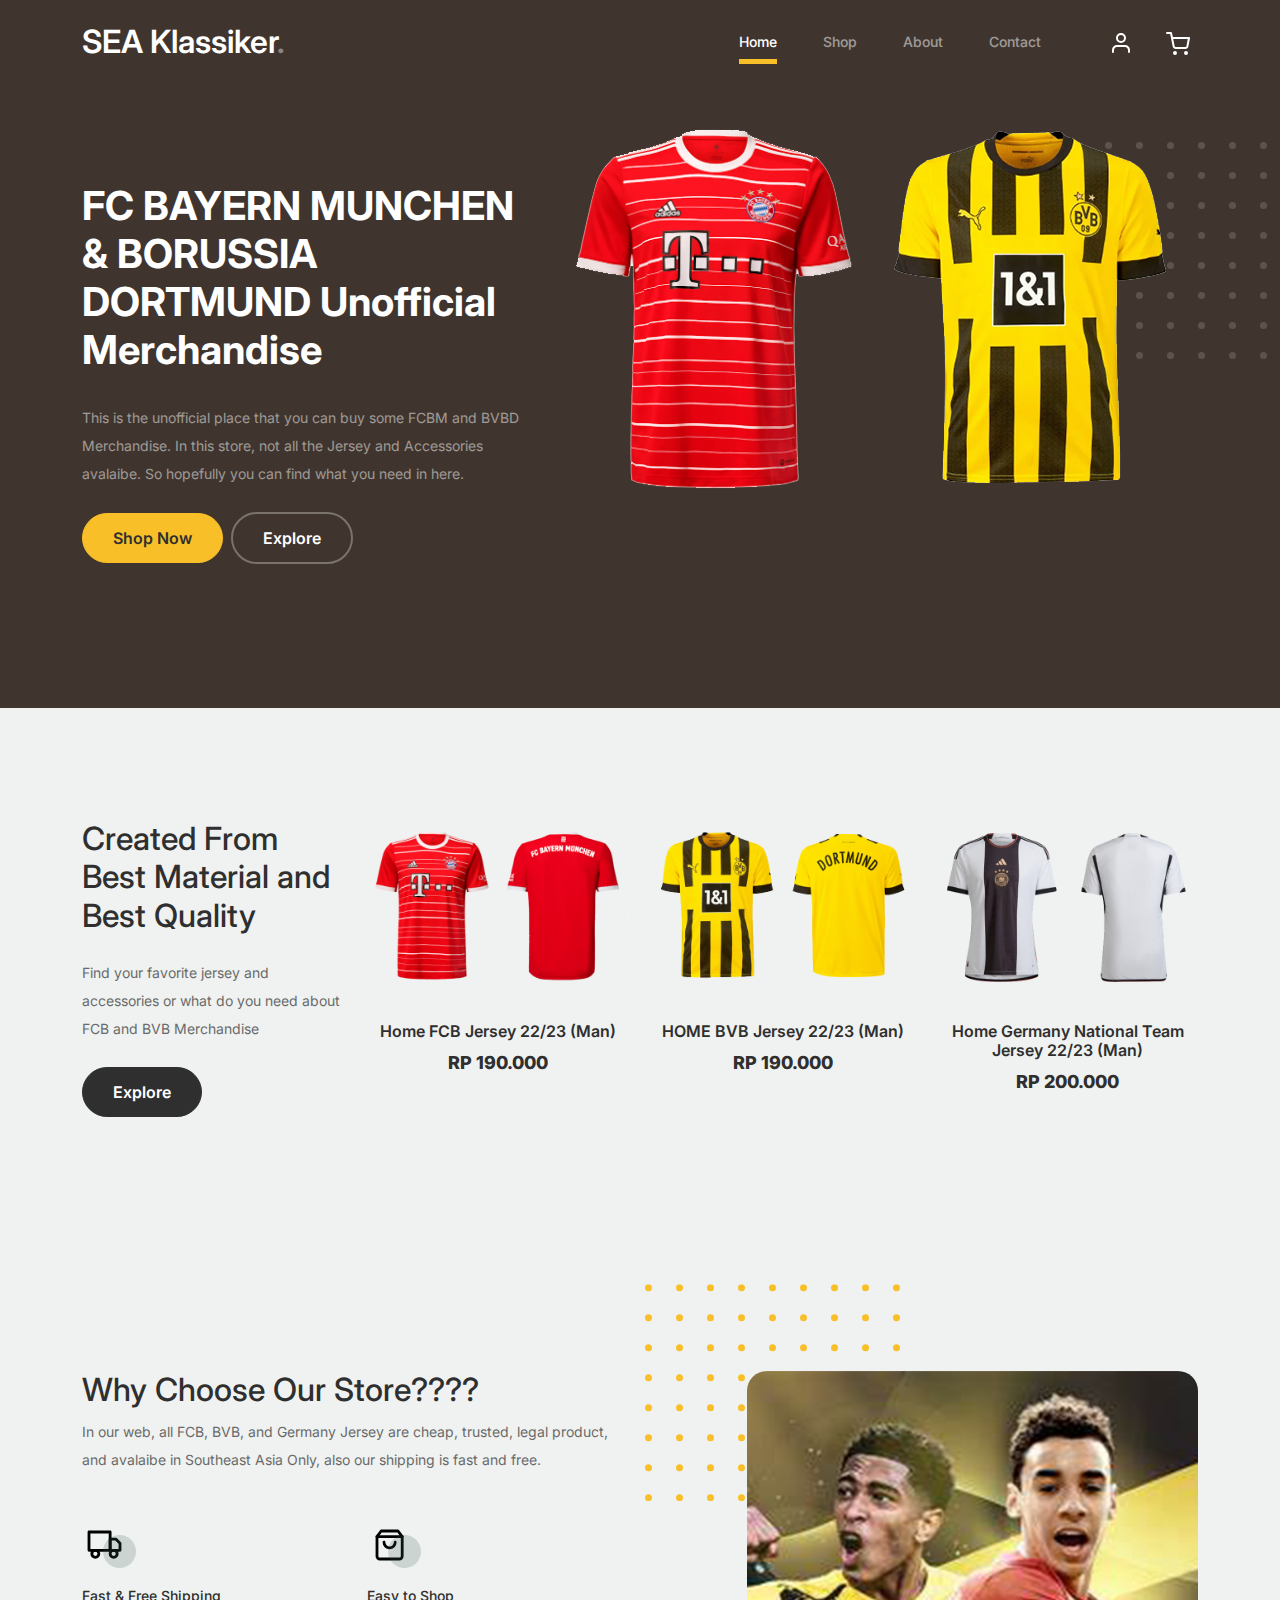
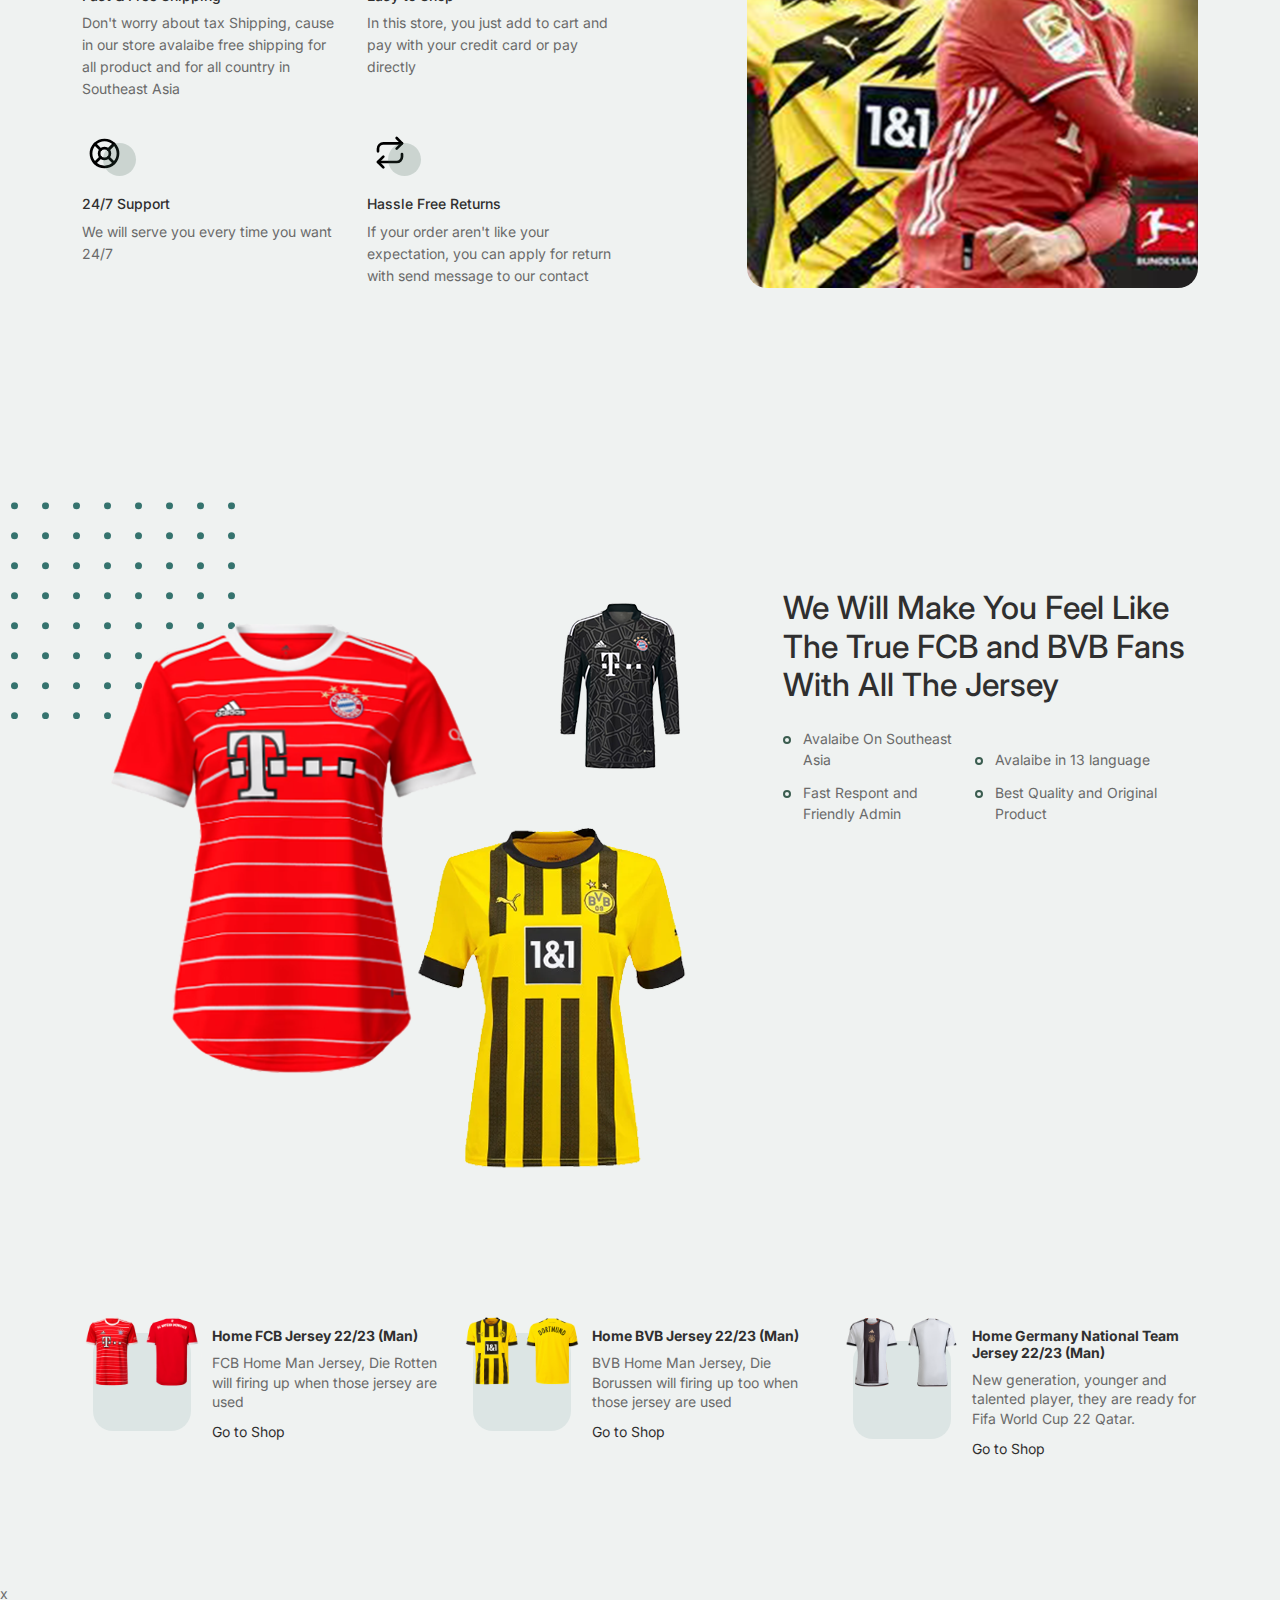
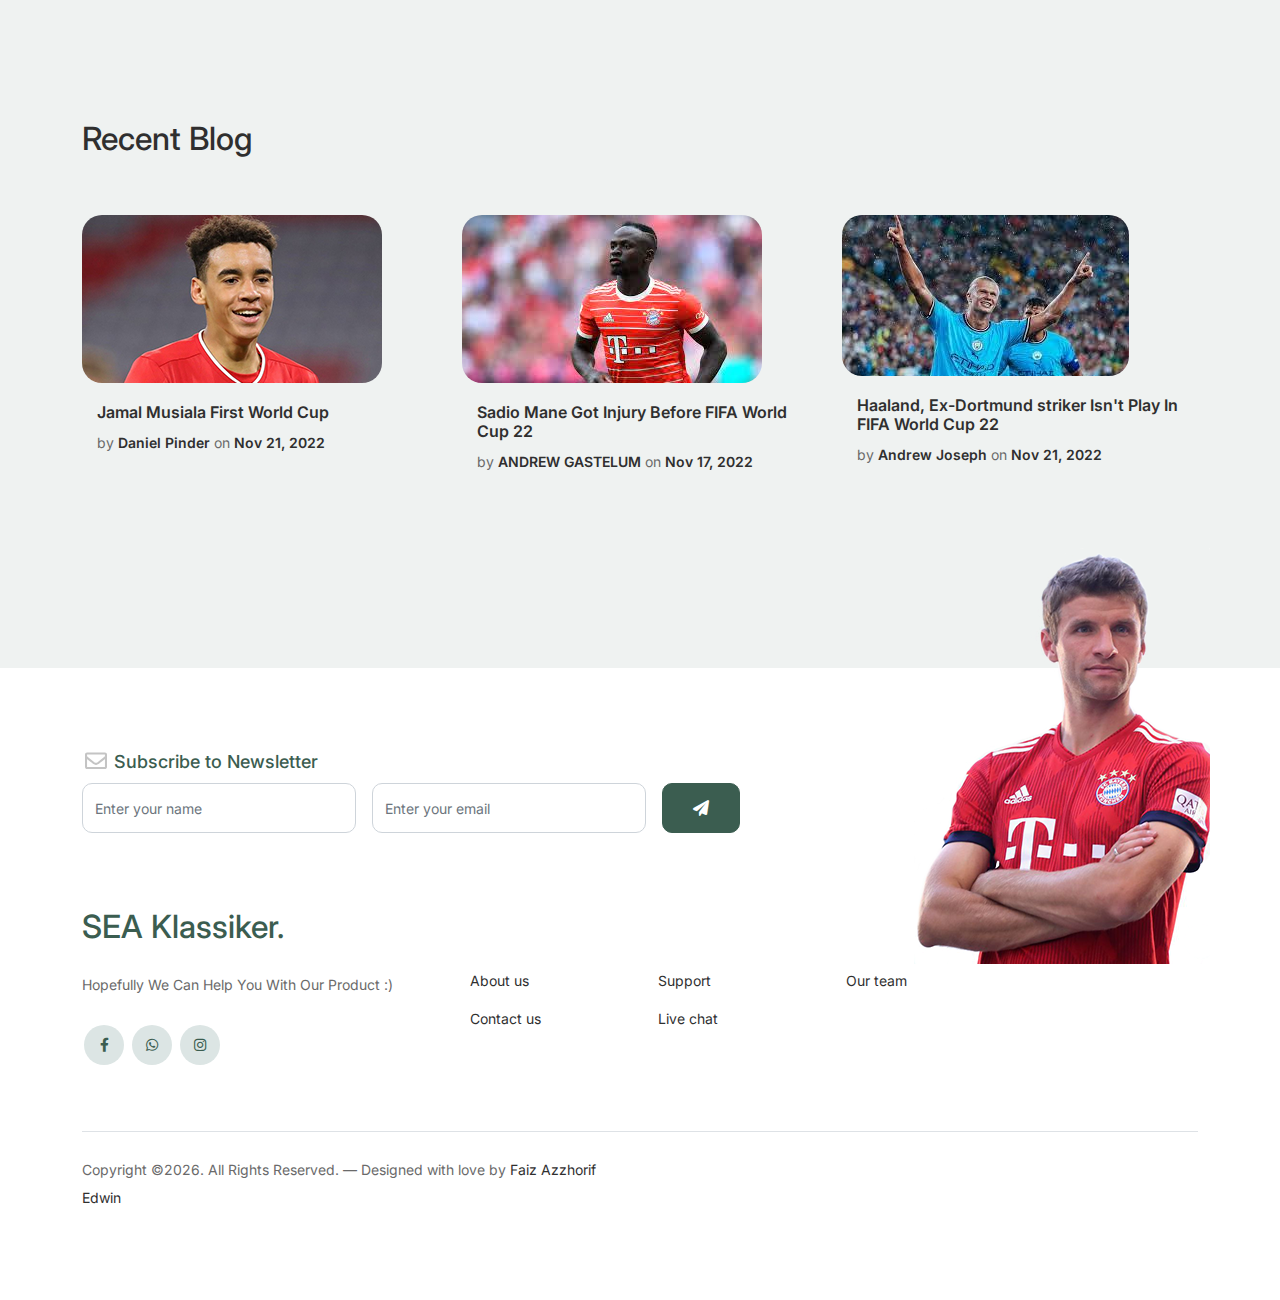
==== commit 53104c96: "save 2" ====
--- a/index.html
+++ b/index.html
@@ -426,7 +426,7 @@
 				<div class="border-top copyright">
 					<div class="row pt-4">
 						<div class="col-lg-6">
-							<p class="mb-2 text-center text-lg-start">Copyright &copy;<script>document.write(new Date().getFullYear());</script>. All Rights Reserved. &mdash; Designed with love by <a href="https://untree.co">Untree.co</a> <!-- License information: https://untree.co/license/ -->
+							<p class="mb-2 text-center text-lg-start">Copyright &copy;<script>document.write(new Date().getFullYear());</script>. All Rights Reserved. &mdash; Designed with love by <a href="#">Faiz Azzhorif Edwin</a> <!-- License information: https://untree.co/license/ -->
             </p>
 						</div>
 
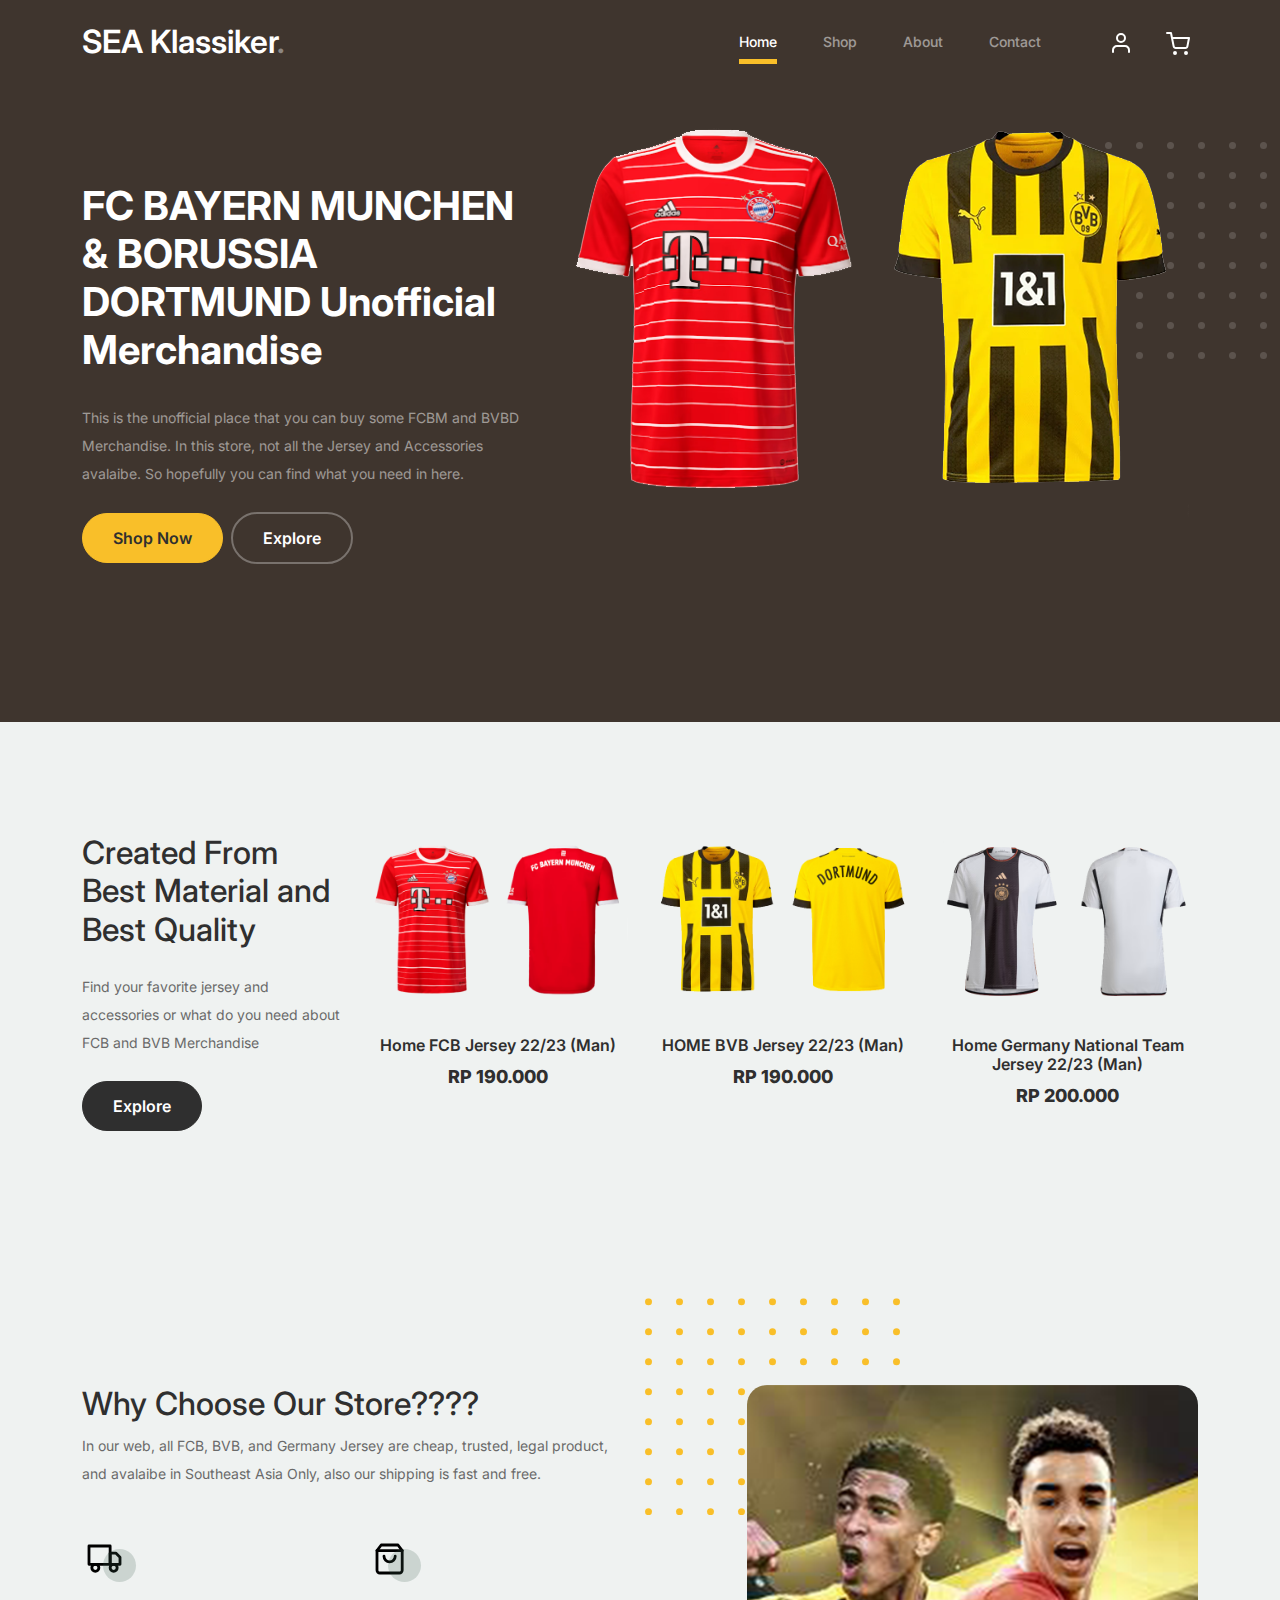
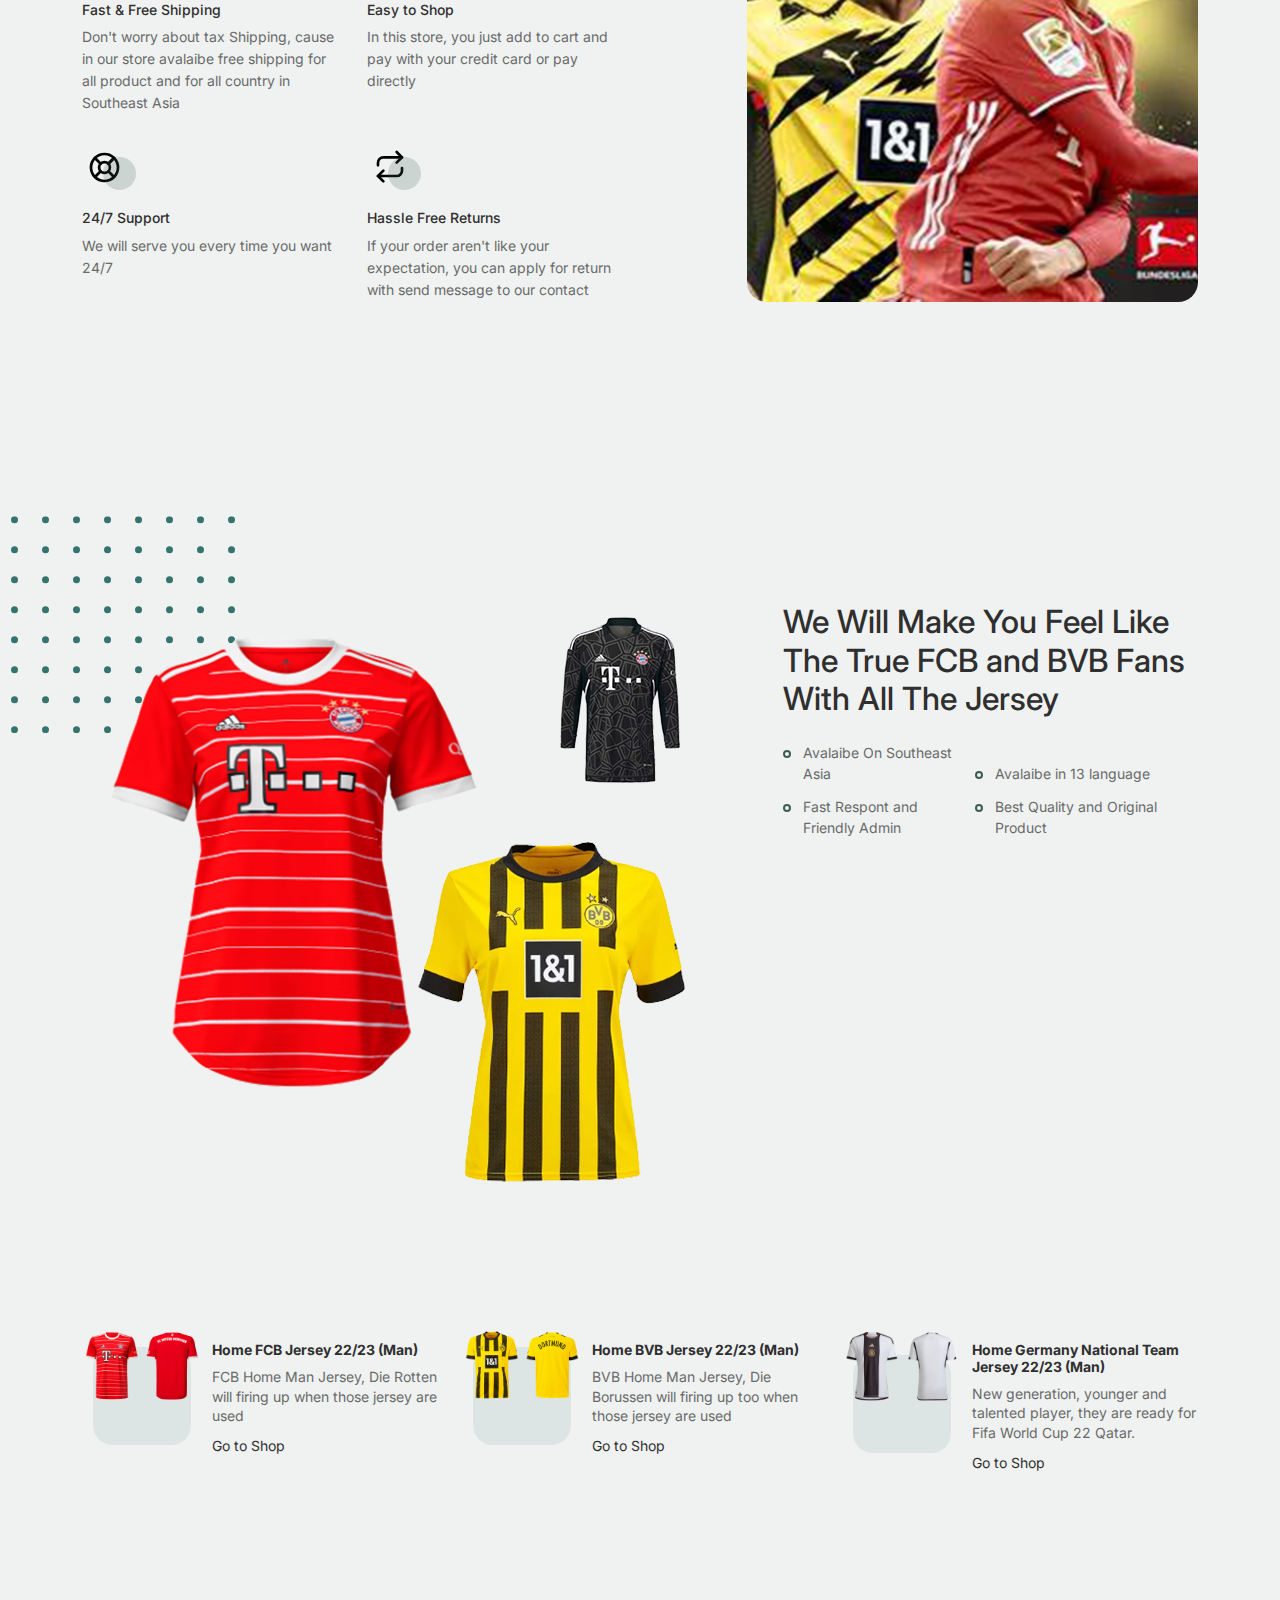
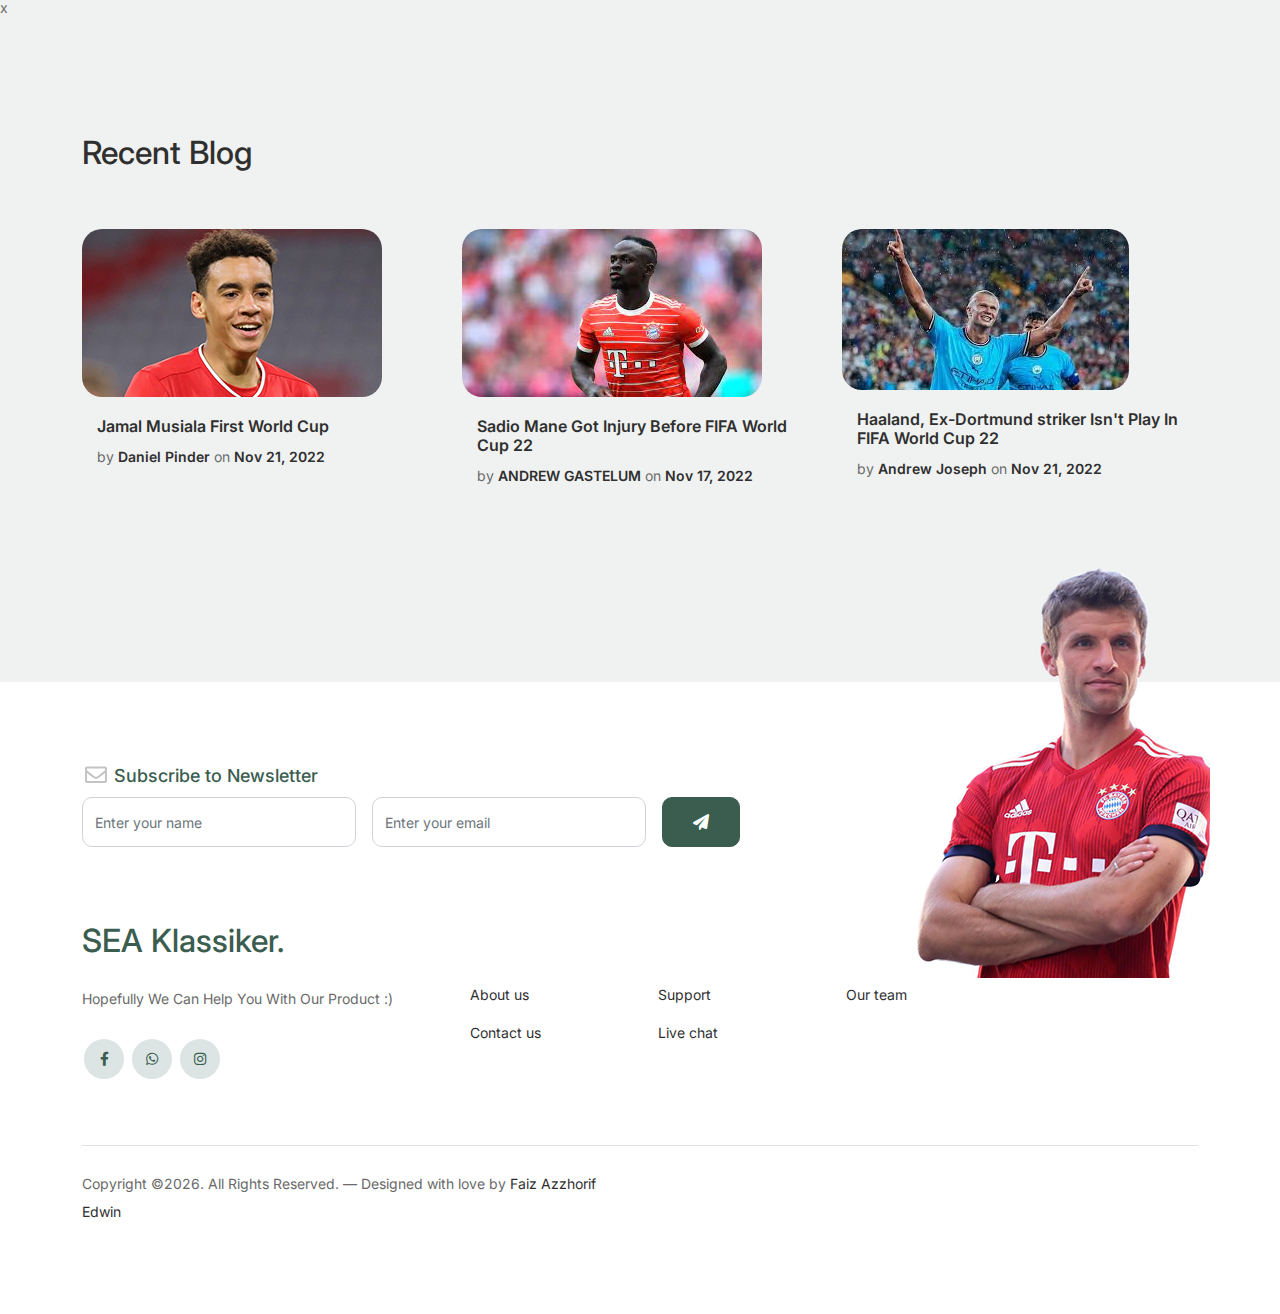
==== commit 58501e1b: "fixing button" ====
--- a/index.html
+++ b/index.html
@@ -66,7 +66,7 @@
 							<div class="intro-excerpt">
 								<h1>FC BAYERN MUNCHEN & BORUSSIA DORTMUND <span clsas="d-block">Unofficial Merchandise</span></h1>
 								<p class="mb-4">This is the unofficial place that you can buy some FCBM and BVBD Merchandise. In this store, not all the Jersey and Accessories avalaibe. So hopefully you can find what you need in here.</p>
-								<p><a href="shop.html" class="btn btn-secondary me-2">Shop Now</a><a href="about.htmlx" class="btn btn-white-outline">Explore</a></p>
+								<p><a href="shop.html" class="btn btn-secondary me-2">Shop Now</a><a href="about.html" class="btn btn-white-outline">Explore</a></p>
 							</div>
 						</div>
 						<div class="col-lg-7">
--- a/css/style.css
+++ b/css/style.css
@@ -119,7 +119,7 @@
         font-size: 54px; } }
   .hero p {
     color: rgba(255, 255, 255, 0.5);
-    margin-botom: 30px; }
+    margin-bottom: 30px; }
   .hero .hero-img-wrap {
     position: relative; }
     .hero .hero-img-wrap img {
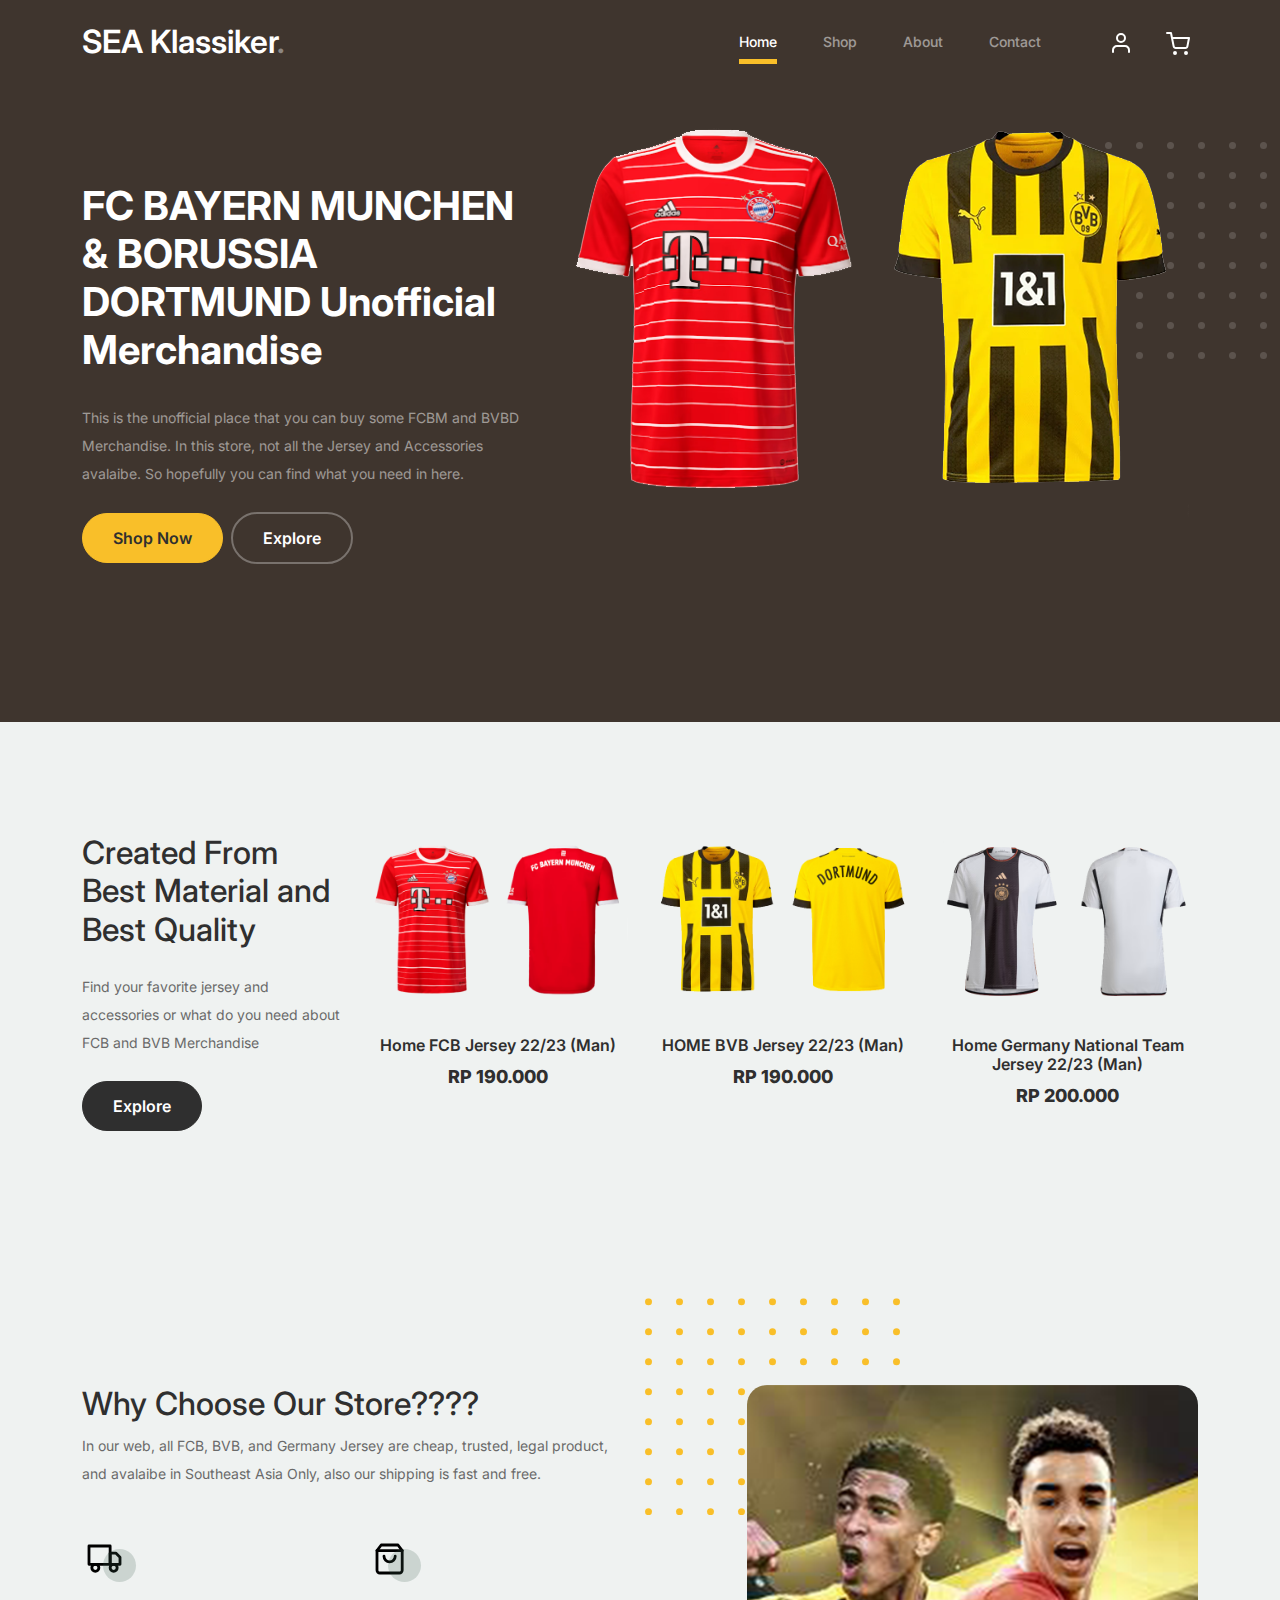
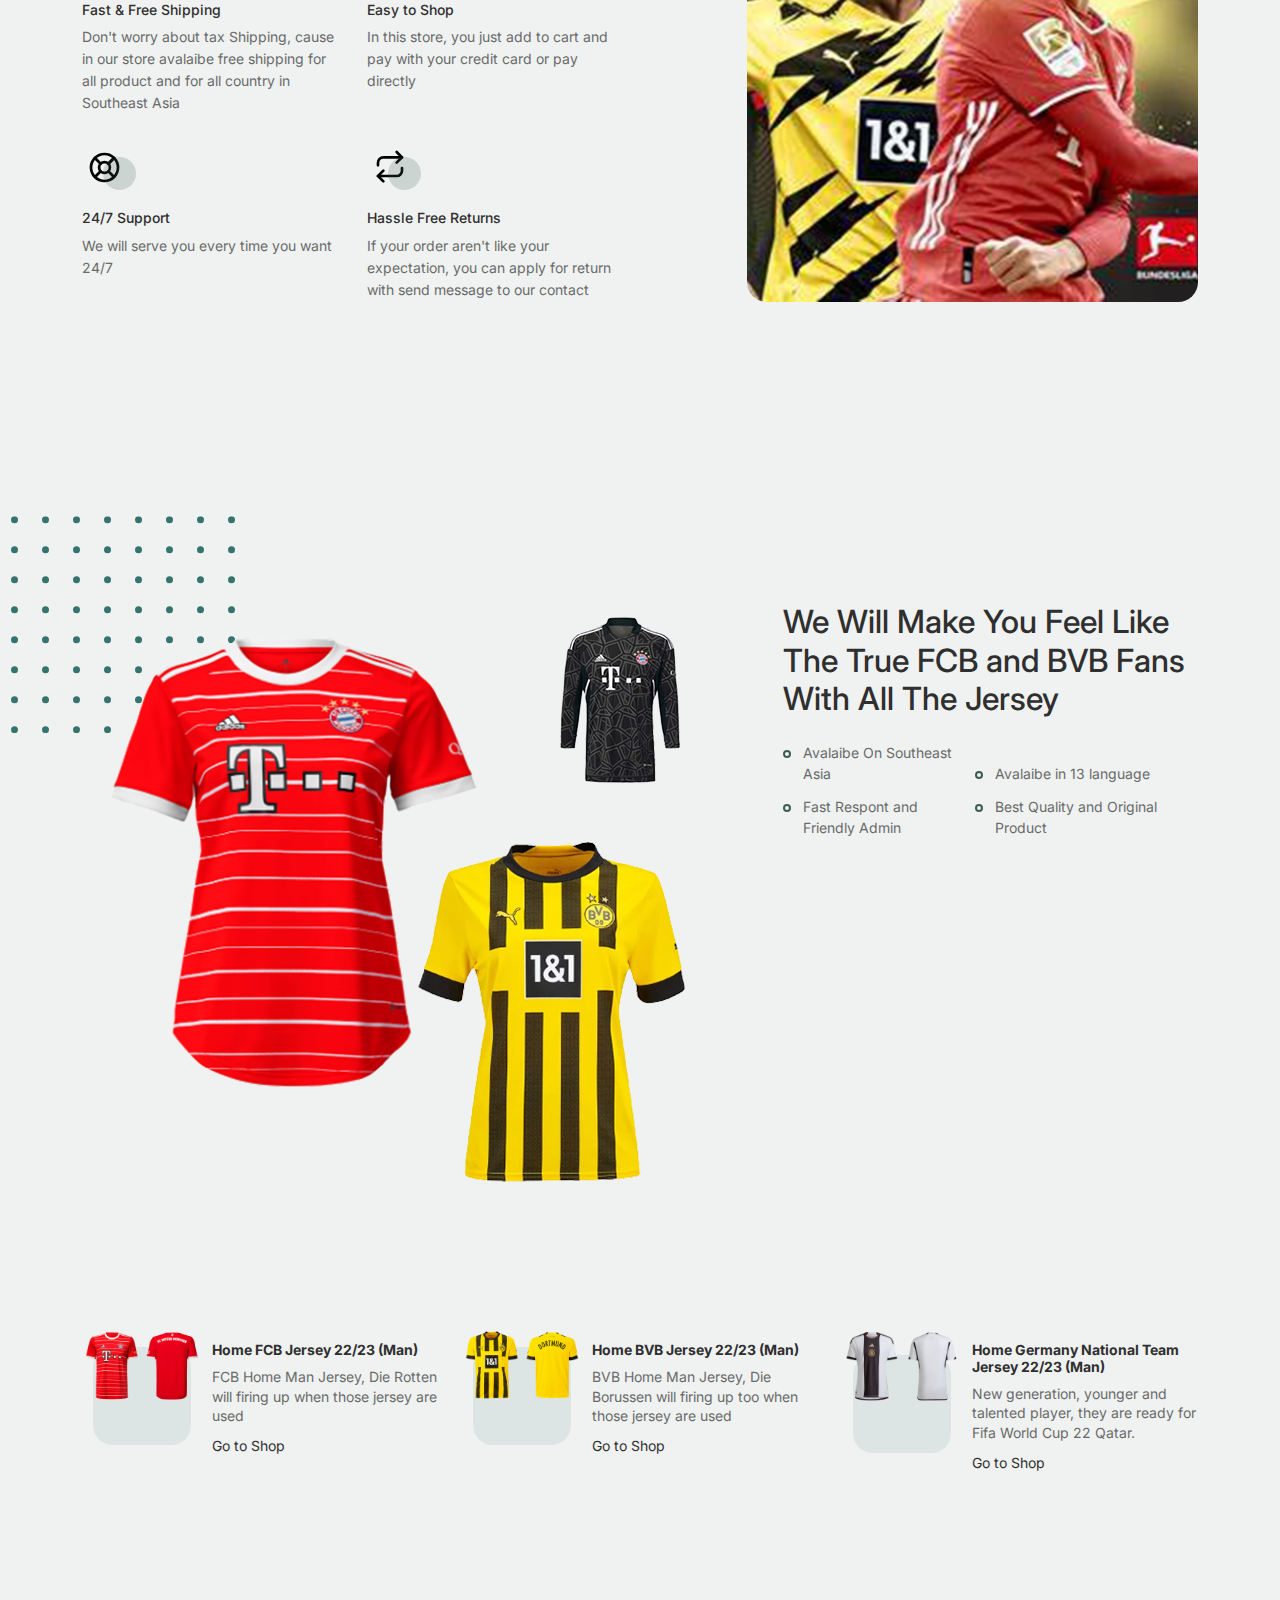
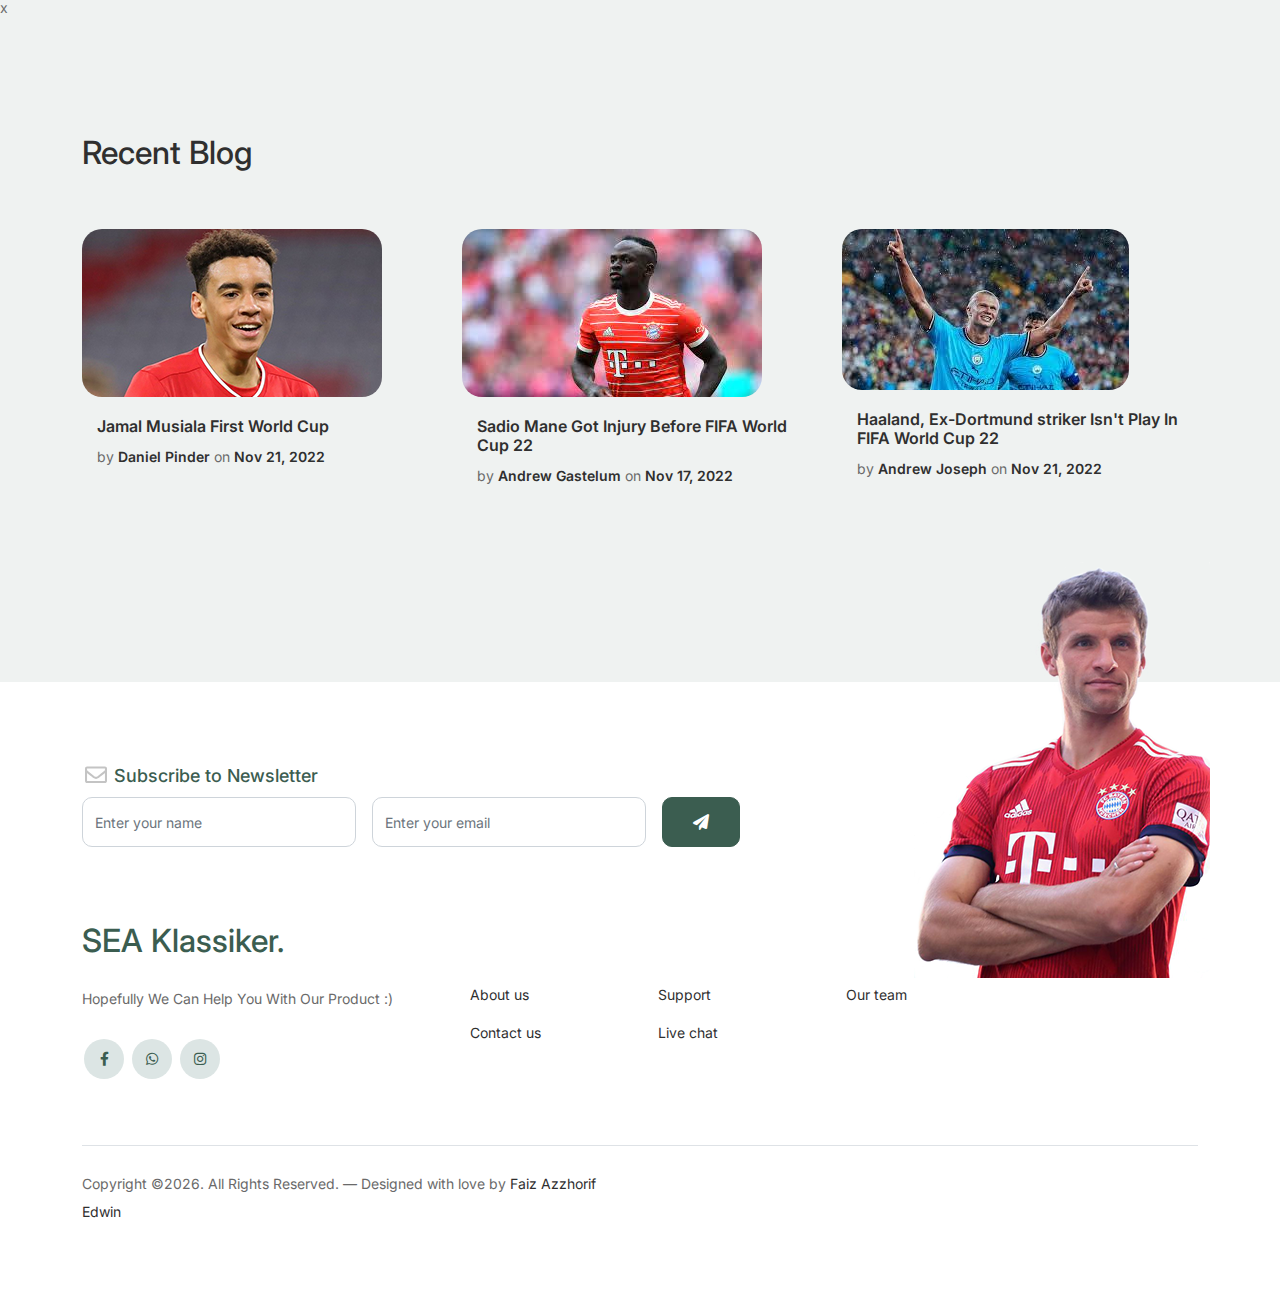
==== commit 79b8cbe0: "fixed to recent blog" ====
--- a/index.html
+++ b/index.html
@@ -301,9 +301,9 @@
 						<div class="post-entry">
 							<a href="https://www.getfootballnewsgermany.com/2022/jamal-musiala-discusses-his-first-world-cup-how-far-germany-can-go-and-being-likened-to-lionel-messi/" class="post-thumbnail"><img src="images/JAMAL.png" alt="Image" class="img-fluid"></a>
 							<div class="post-content-entry">
-								<h3><a href="">Jamal Musiala First World Cup</a></h3>
+								<h3><a href="https://www.getfootballnewsgermany.com/2022/jamal-musiala-discusses-his-first-world-cup-how-far-germany-can-go-and-being-likened-to-lionel-messi/">Jamal Musiala First World Cup</a></h3>
 								<div class="meta">
-									<span>by <a href="">Daniel Pinder</a></span> <span>on <a href="#">Nov 21, 2022</a></span>
+									<span>by <a href="https://twitter.com/danieljpinder">Daniel Pinder</a></span> <span>on <a href="https://id.wikipedia.org/wiki/21_November">Nov 21, 2022</a></span>
 								</div>
 							</div>
 						</div>
@@ -313,9 +313,9 @@
 						<div class="post-entry">
 							<a href="https://www.si.com/soccer/2022/11/17/sadio-mane-injury-ruled-out-world-cup-senegal-qatar" class="post-thumbnail"><img src="images/download (6).jfif" alt="Image" class="img-fluid"></a>
 							<div class="post-content-entry">
-								<h3><a href="">Sadio Mane Got Injury Before FIFA World Cup 22</a></h3>
+								<h3><a href="https://www.si.com/soccer/2022/11/17/sadio-mane-injury-ruled-out-world-cup-senegal-qatar">Sadio Mane Got Injury Before FIFA World Cup 22</a></h3>
 								<div class="meta">
-									<span>by <a href="">ANDREW GASTELUM</a></span> <span>on <a href="#">Nov 17, 2022</a></span>
+									<span>by <a href="https://twitter.com/aogastelum">Andrew Gastelum</a></span> <span>on <a href="https://id.wikipedia.org/wiki/17_November">Nov 17, 2022</a></span>
 								</div>
 							</div>
 						</div>
@@ -325,9 +325,9 @@
 						<div class="post-entry">
 							<a href="https://www.usatoday.com/story/sports/soccer/worldcup/2022/11/21/why-erling-haaland-isnt-competing-world-cup/10753567002/" class="post-thumbnail"><img src="images/Haaland.jfif" alt="Image" class="img-fluid"></a>
 							<div class="post-content-entry">
-								<h3><a href="">Haaland, Ex-Dortmund striker Isn't Play In FIFA World Cup 22</a></h3>
+								<h3><a href="https://www.usatoday.com/story/sports/soccer/worldcup/2022/11/21/why-erling-haaland-isnt-competing-world-cup/10753567002/">Haaland, Ex-Dortmund striker Isn't Play In FIFA World Cup 22</a></h3>
 								<div class="meta">
-									<span>by <a href="#">Andrew Joseph</a></span> <span>on <a href="#">Nov 21, 2022</a></span>
+									<span>by <a href="https://twitter.com/AndyJ0seph?ref_src=twsrc%5Egoogle%7Ctwcamp%5Eserp%7Ctwgr%5Eauthor">Andrew Joseph</a></span> <span>on <a href="https://id.wikipedia.org/wiki/21_November">Nov 21, 2022</a></span>
 								</div>
 							</div>
 						</div>
